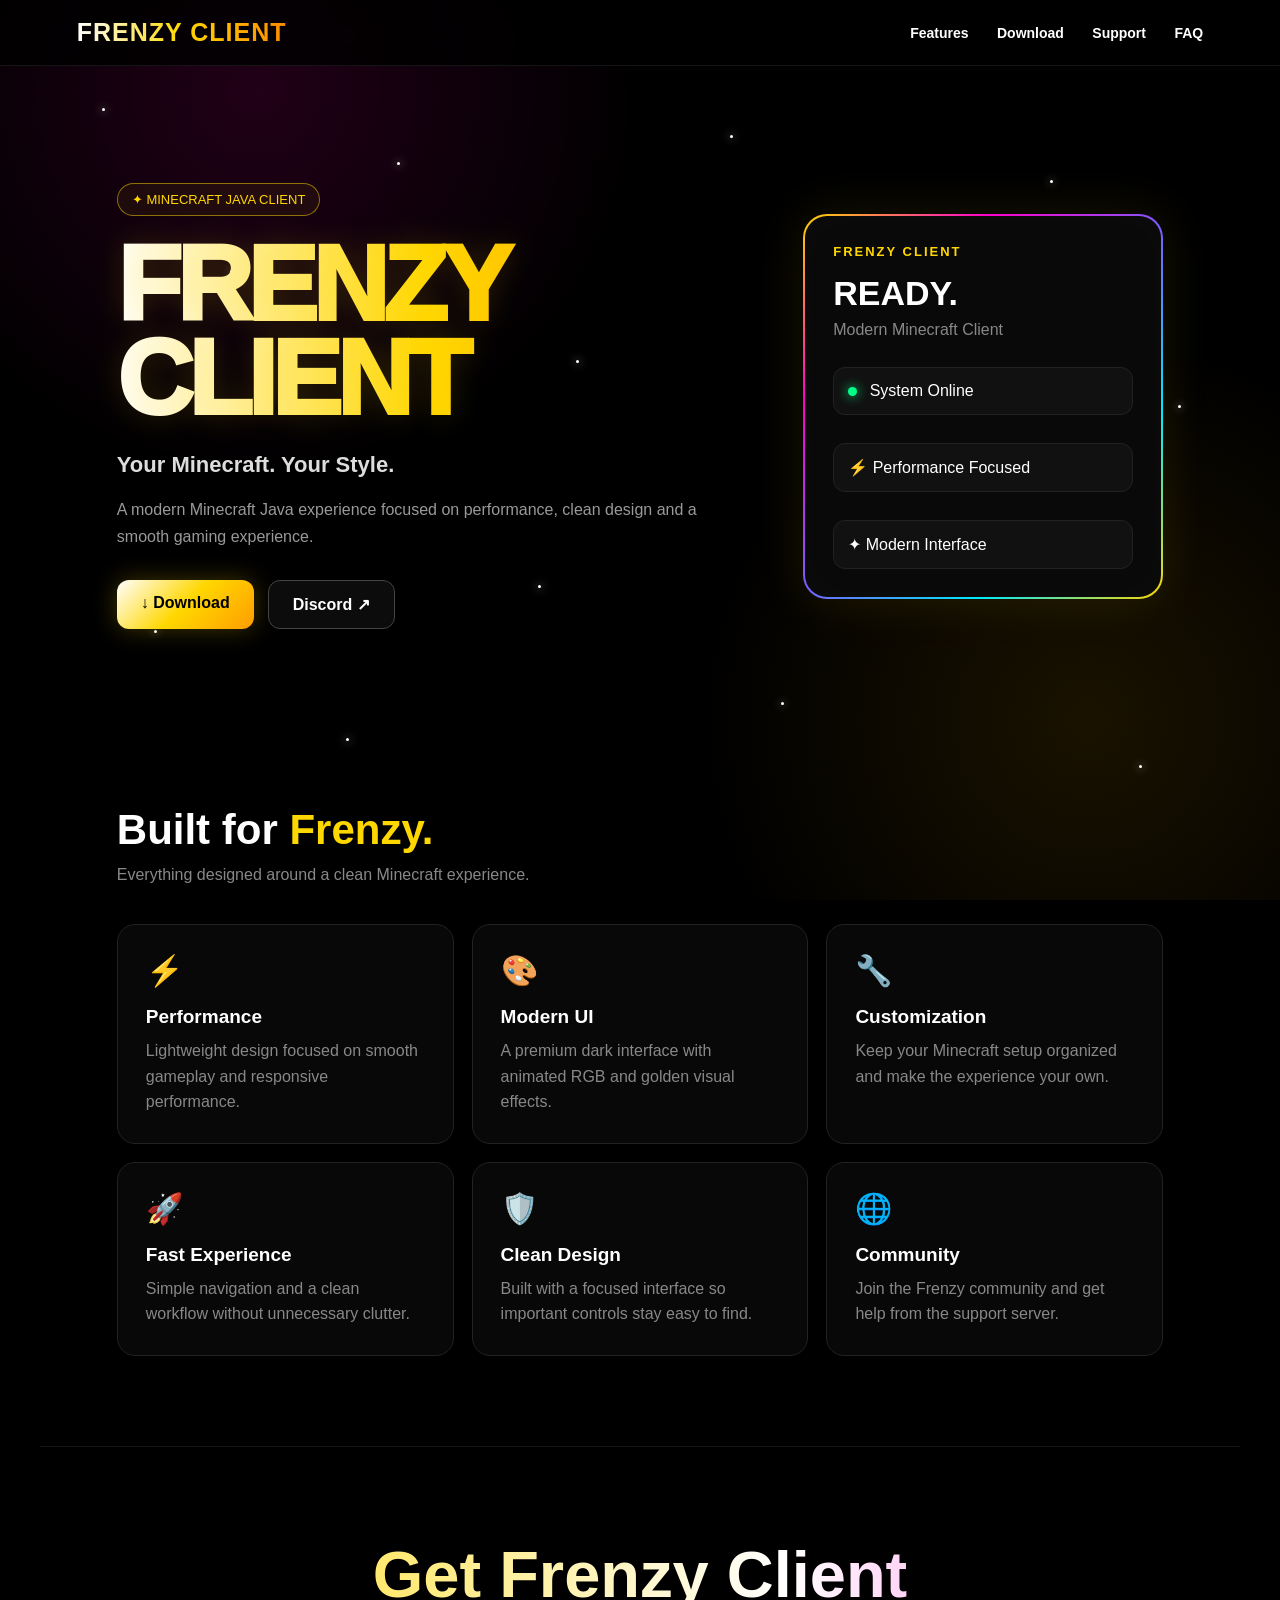
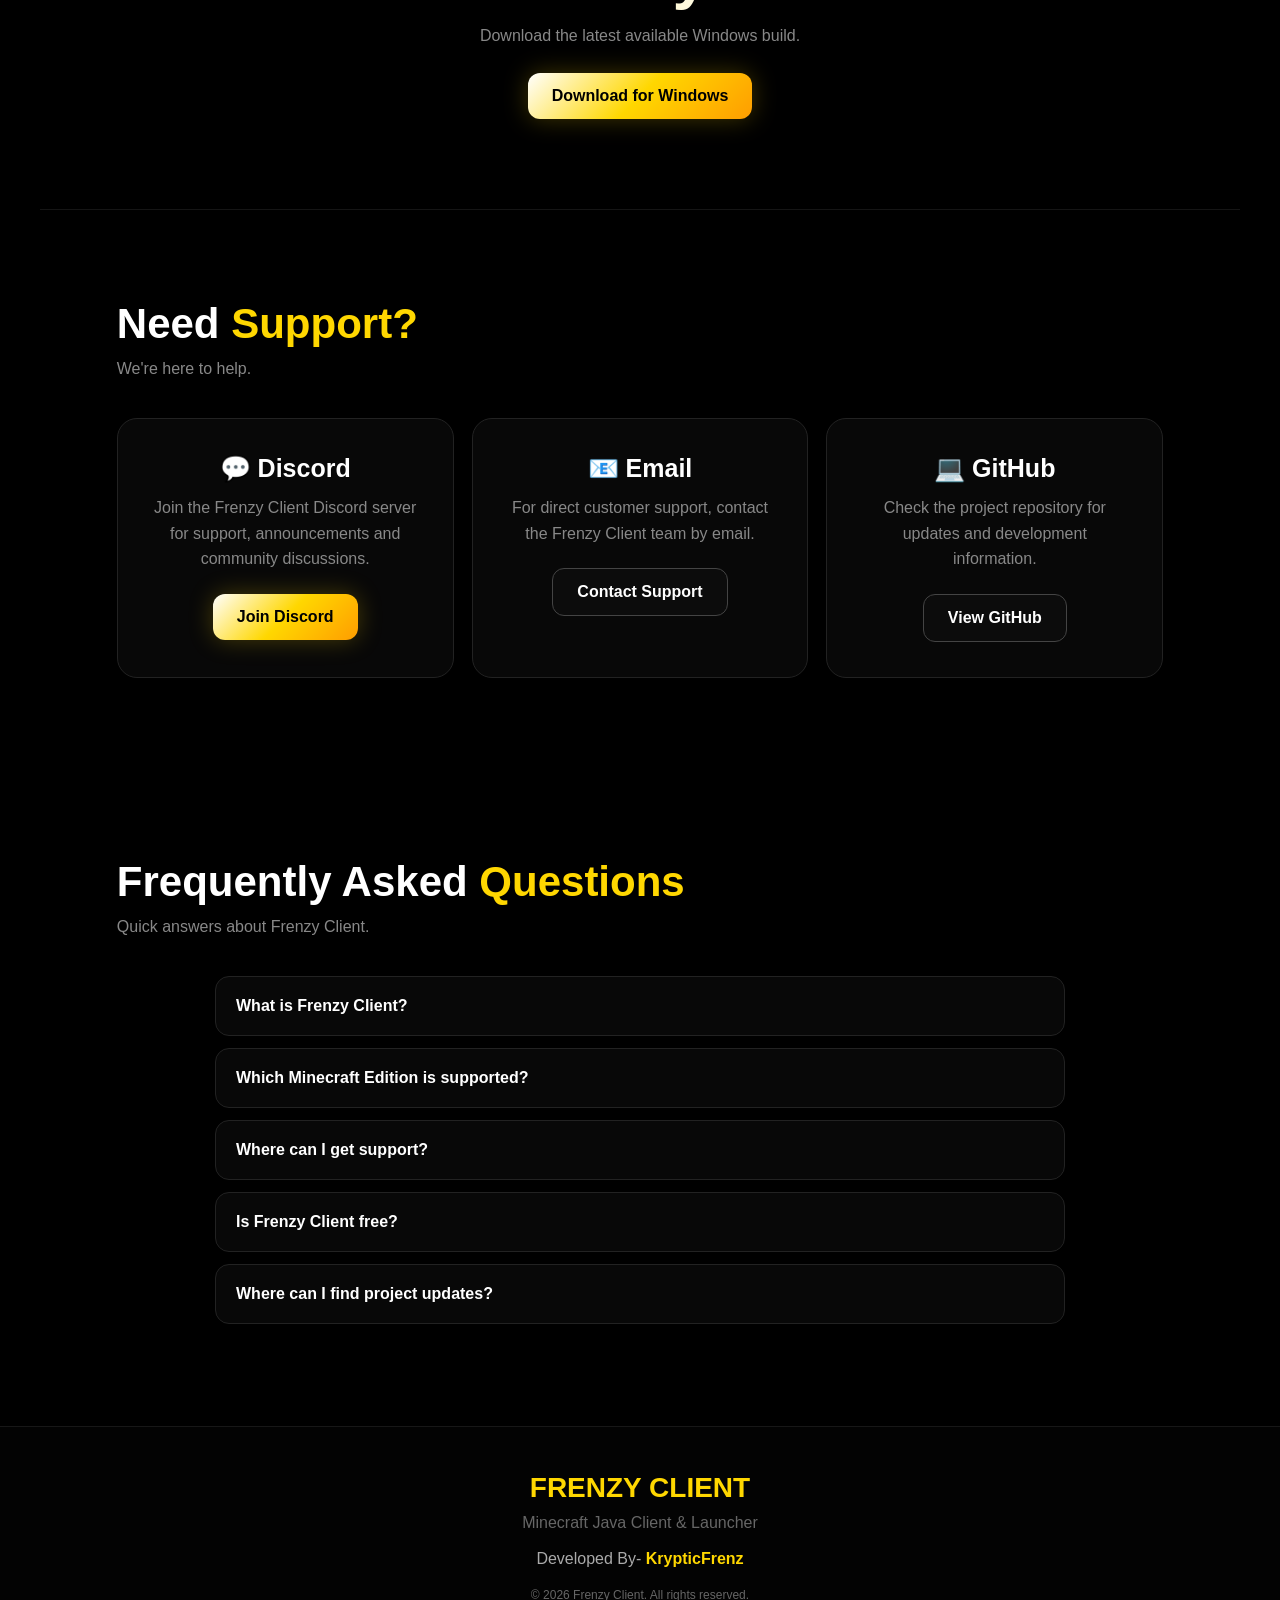
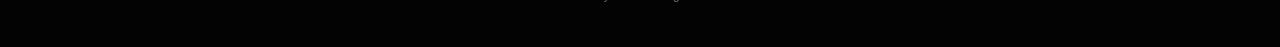
==== index.html @ 90fe50b5 "Update index.html" ====
<!DOCTYPE html>
<html lang="en">
<head>
<link rel="icon" type="image/x-icon" href="/favicon.ico?v=2">
<meta charset="UTF-8">
<meta name="viewport" content="width=device-width, initial-scale=1.0">

<title>Frenzy Client</title>

<style>
*{
  box-sizing:border-box;
  margin:0;
  padding:0;
}

html{
  scroll-behavior:smooth;
}

body{
  min-height:100vh;
  background:#000;
  color:#fff;
  font-family:Arial,Helvetica,sans-serif;
  overflow-x:hidden;
}

/* ===== BACKGROUND ===== */

body::before{
  content:"";
  position:fixed;
  inset:0;
  pointer-events:none;
  background:
    radial-gradient(circle at 20% 10%,rgba(255,0,180,.13),transparent 30%),
    radial-gradient(circle at 85% 80%,rgba(255,180,0,.10),transparent 30%);
  z-index:0;
}

/* ===== SPARKLES ===== */

.sparkles{
  position:fixed;
  inset:0;
  pointer-events:none;
  z-index:1;
  overflow:hidden;
}

.sparkle{
  position:absolute;
  width:3px;
  height:3px;
  background:#fff;
  border-radius:50%;
  box-shadow:0 0 8px #fff;
  animation:twinkle 2s infinite alternate;
}

@keyframes twinkle{
  from{opacity:.15;transform:scale(.6)}
  to{opacity:1;transform:scale(1.4)}
}

/* ===== MAIN ===== */

.page{
  position:relative;
  z-index:2;
}

/* ===== NAVBAR ===== */

nav{
  position:sticky;
  top:0;
  z-index:50;
  width:100%;
  padding:18px 6%;
  background:rgba(0,0,0,.82);
  border-bottom:1px solid rgba(255,255,255,.08);
  backdrop-filter:blur(12px);
}

.nav-inner{
  max-width:1200px;
  margin:auto;
  display:flex;
  justify-content:space-between;
  align-items:center;
}

.logo{
  font-size:25px;
  font-weight:900;
  letter-spacing:1px;

  background:linear-gradient(
    90deg,
    #fff,
    #ffd700,
    #ff8a00,
    #ff00cc,
    #8a5cff,
    #00eaff,
    #ffd700
  );

  background-size:300% 100%;
  -webkit-background-clip:text;
  background-clip:text;
  color:transparent;

  animation:rgbText 5s linear infinite;
}

@keyframes rgbText{
  0%{background-position:0%}
  100%{background-position:300%}
}

nav a{
  color:#fff;
  text-decoration:none;
  margin-left:24px;
  font-size:14px;
  font-weight:bold;
  transition:.25s;
}

nav a:hover{
  color:#ffd700;
  text-shadow:0 0 12px #ffd700;
}

/* ===== HERO ===== */

.hero{
  min-height:650px;
  max-width:1200px;
  margin:auto;
  padding:110px 6% 80px;

  display:flex;
  align-items:center;
  justify-content:space-between;
  gap:50px;
}

.hero-text{
  max-width:700px;
}

.badge{
  display:inline-block;
  padding:8px 14px;
  border:1px solid rgba(255,215,0,.5);
  border-radius:30px;
  color:#ffd700;
  font-size:13px;
  margin-bottom:22px;
  background:rgba(255,215,0,.05);
}

.hero h1{
  font-size:clamp(55px,9vw,105px);
  line-height:.9;
  font-weight:1000;
  letter-spacing:-5px;

  background:linear-gradient(
    90deg,
    #fff,
    #ffd700,
    #ff9d00,
    #ff00cc,
    #7c5cff,
    #00eaff,
    #ffd700
  );

  background-size:300% 100%;
  -webkit-background-clip:text;
  background-clip:text;
  color:transparent;

  animation:rgbText 6s linear infinite;

  text-shadow:
    0 0 30px rgba(255,215,0,.15);
}

.hero h2{
  margin-top:25px;
  font-size:22px;
  color:#ddd;
}

.hero p{
  margin-top:18px;
  max-width:620px;
  color:#999;
  line-height:1.7;
  font-size:16px;
}

.buttons{
  display:flex;
  gap:14px;
  flex-wrap:wrap;
  margin-top:30px;
}

.btn{
  display:inline-block;
  padding:14px 24px;
  border-radius:12px;
  text-decoration:none;
  font-weight:800;
  transition:.25s;
}

.btn-main{
  color:#000;
  background:linear-gradient(135deg,#fff,#ffd700,#ff9d00);
  box-shadow:0 0 25px rgba(255,215,0,.25);
}

.btn-main:hover{
  transform:translateY(-3px) scale(1.03);
  box-shadow:0 0 35px rgba(255,215,0,.5);
}

.btn-dark{
  color:#fff;
  border:1px solid #444;
  background:#0c0c0c;
}

.btn-dark:hover{
  border-color:#ffd700;
  color:#ffd700;
}

/* ===== HERO CARD ===== */

.hero-card{
  width:360px;
  min-width:280px;
  padding:28px;
  border-radius:24px;

  background:
    linear-gradient(#090909,#090909) padding-box,
    linear-gradient(
      135deg,
      #ffd700,
      #ff00cc,
      #7c5cff,
      #00eaff,
      #ffd700
    ) border-box;

  border:2px solid transparent;

  box-shadow:
    0 0 50px rgba(255,215,0,.10),
    inset 0 0 40px rgba(255,255,255,.02);

  animation:float 4s ease-in-out infinite;
}

@keyframes float{
  0%,100%{transform:translateY(0)}
  50%{transform:translateY(-12px)}
}

.card-title{
  color:#ffd700;
  font-size:13px;
  font-weight:bold;
  letter-spacing:2px;
}

.card-name{
  margin-top:15px;
  font-size:34px;
  font-weight:900;
}

.card-version{
  margin-top:8px;
  color:#888;
}

.status{
  margin-top:28px;
  padding:14px;
  background:#111;
  border-radius:12px;
  border:1px solid #222;
}

.status-dot{
  display:inline-block;
  width:9px;
  height:9px;
  border-radius:50%;
  background:#00ff88;
  box-shadow:0 0 12px #00ff88;
  margin-right:8px;
}

/* ===== SECTION ===== */

section{
  position:relative;
  max-width:1200px;
  margin:auto;
  padding:90px 6%;
}

.section-title{
  font-size:42px;
  font-weight:900;
  margin-bottom:12px;
}

.section-title span{
  color:#ffd700;
}

.section-sub{
  color:#888;
  margin-bottom:40px;
}

/* ===== CARDS ===== */

.grid{
  display:grid;
  grid-template-columns:repeat(3,1fr);
  gap:18px;
}

.feature{
  padding:28px;
  min-height:180px;
  background:#080808;
  border:1px solid #222;
  border-radius:18px;
  transition:.3s;
}

.feature:hover{
  transform:translateY(-7px);
  border-color:#ffd700;
  box-shadow:0 15px 40px rgba(255,215,0,.08);
}

.icon{
  font-size:30px;
  margin-bottom:18px;
}

.feature h3{
  margin-bottom:10px;
  font-size:19px;
}

.feature p{
  color:#888;
  line-height:1.6;
}

/* ===== DOWNLOAD ===== */

.download{
  text-align:center;
  padding:90px 20px;
  border-top:1px solid #151515;
  border-bottom:1px solid #151515;
}

.download h2{
  font-size:clamp(38px,6vw,65px);
  font-weight:900;

  background:linear-gradient(
    90deg,
    #ffd700,
    #fff,
    #ff00cc,
    #7c5cff,
    #ffd700
  );

  background-size:250%;
  -webkit-background-clip:text;
  background-clip:text;
  color:transparent;
  animation:rgbText 5s linear infinite;
}

.download p{
  color:#888;
  margin:15px auto 28px;
}

/* ===== SUPPORT ===== */

.support-card{
  text-align:center;
  padding:35px;
  border:1px solid #222;
  background:#080808;
  border-radius:20px;
}

.support-card h3{
  font-size:25px;
  margin-bottom:12px;
}

.support-card p{
  color:#888;
  line-height:1.6;
  margin-bottom:22px;
}

/* ===== FAQ ===== */

.faq{
  max-width:850px;
  margin:auto;
}

details{
  background:#080808;
  border:1px solid #222;
  border-radius:14px;
  margin-bottom:12px;
  overflow:hidden;
}

summary{
  cursor:pointer;
  padding:20px;
  font-weight:bold;
  list-style:none;
}

summary::-webkit-details-marker{
  display:none;
}

details p{
  padding:0 20px 20px;
  color:#888;
  line-height:1.6;
}

/* ===== FOOTER ===== */

footer{
  position:relative;
  z-index:3;
  padding:45px 20px;
  text-align:center;
  border-top:1px solid #171717;
  background:#030303;
}

.footer-logo{
  font-size:28px;
  font-weight:900;
  color:#ffd700;
}

footer p{
  color:#666;
  margin-top:10px;
}

.developer{
  margin-top:18px;
  color:#aaa;
}

.developer strong{
  color:#ffd700;
}

/* ===== CLICK RIPPLE ===== */

.ripple{
  position:fixed;
  width:20px;
  height:20px;
  border:2px solid #ffd700;
  border-radius:50%;
  pointer-events:none;
  z-index:9999;
  transform:translate(-50%,-50%);
  animation:ripple .6s ease-out forwards;
}

@keyframes ripple{
  from{
    width:20px;
    height:20px;
    opacity:1;
  }

  to{
    width:100px;
    height:100px;
    opacity:0;
  }
}

/* ===== MOBILE ===== */

@media(max-width:850px){

  nav{
    padding:16px 20px;
  }

  nav a{
    display:none;
  }

  .hero{
    padding:80px 22px 60px;
    min-height:auto;
    flex-direction:column;
    align-items:flex-start;
  }

  .hero h1{
    font-size:62px;
    letter-spacing:-3px;
  }

  .hero-card{
    width:100%;
  }

  section{
    padding:70px 22px;
  }

  .grid{
    grid-template-columns:1fr;
  }

  .section-title{
    font-size:36px;
  }
}

@media(max-width:420px){

  .hero h1{
    font-size:52px;
  }

  .hero h2{
    font-size:19px;
  }

  .btn{
    width:100%;
    text-align:center;
  }
}
</style>
</head>

<body>

<!-- SPARKLES -->
<div class="sparkles">
  <span class="sparkle" style="left:8%;top:12%"></span>
  <span class="sparkle" style="left:18%;top:30%;animation-delay:.4s"></span>
  <span class="sparkle" style="left:31%;top:18%;animation-delay:1s"></span>
  <span class="sparkle" style="left:45%;top:40%;animation-delay:.7s"></span>
  <span class="sparkle" style="left:57%;top:15%;animation-delay:1.3s"></span>
  <span class="sparkle" style="left:69%;top:33%;animation-delay:.3s"></span>
  <span class="sparkle" style="left:82%;top:20%;animation-delay:1.2s"></span>
  <span class="sparkle" style="left:92%;top:45%;animation-delay:.6s"></span>
  <span class="sparkle" style="left:12%;top:70%;animation-delay:1.5s"></span>
  <span class="sparkle" style="left:27%;top:82%;animation-delay:.2s"></span>
  <span class="sparkle" style="left:42%;top:65%;animation-delay:1.1s"></span>
  <span class="sparkle" style="left:61%;top:78%;animation-delay:.8s"></span>
  <span class="sparkle" style="left:76%;top:62%;animation-delay:1.6s"></span>
  <span class="sparkle" style="left:89%;top:85%;animation-delay:.5s"></span>
</div>

<div class="page">

<!-- NAV -->
<nav>
  <div class="nav-inner">

    <div class="logo">
      FRENZY CLIENT
    </div>

    <div>
      <a href="#features">Features</a>
      <a href="#download">Download</a>
      <a href="#support">Support</a>
      <a href="#faq">FAQ</a>
    </div>

  </div>
</nav>

<!-- HERO -->
<main class="hero">

  <div class="hero-text">

    <div class="badge">
      ✦ MINECRAFT JAVA CLIENT
    </div>

    <h1>
      FRENZY<br>CLIENT
    </h1>

    <h2>
      Your Minecraft. Your Style.
    </h2>

    <p>
      A modern Minecraft Java experience focused on performance,
      clean design and a smooth gaming experience.
    </p>

    <div class="buttons">

      <a
        class="btn btn-main"
        href="#download"
      >
        ↓ Download
      </a>

      <a
        class="btn btn-dark"
        href="https://discord.gg/SvzQt36jrU"
        target="_blank"
      >
        Discord ↗
      </a>

    </div>

  </div>

  <div class="hero-card">

    <div class="card-title">
      FRENZY CLIENT
    </div>

    <div class="card-name">
      READY.
    </div>

    <div class="card-version">
      Modern Minecraft Client
    </div>

    <div class="status">
      <span class="status-dot"></span>
      System Online
    </div>

    <div class="status">
      ⚡ Performance Focused
    </div>

    <div class="status">
      ✦ Modern Interface
    </div>

  </div>

</main>

<!-- FEATURES -->
<section id="features">

  <h2 class="section-title">
    Built for <span>Frenzy.</span>
  </h2>

  <p class="section-sub">
    Everything designed around a clean Minecraft experience.
  </p>

  <div class="grid">

    <div class="feature">
      <div class="icon">⚡</div>
      <h3>Performance</h3>
      <p>
        Lightweight design focused on smooth gameplay and responsive performance.
      </p>
    </div>

    <div class="feature">
      <div class="icon">🎨</div>
      <h3>Modern UI</h3>
      <p>
        A premium dark interface with animated RGB and golden visual effects.
      </p>
    </div>

    <div class="feature">
      <div class="icon">🔧</div>
      <h3>Customization</h3>
      <p>
        Keep your Minecraft setup organized and make the experience your own.
      </p>
    </div>

    <div class="feature">
      <div class="icon">🚀</div>
      <h3>Fast Experience</h3>
      <p>
        Simple navigation and a clean workflow without unnecessary clutter.
      </p>
    </div>

    <div class="feature">
      <div class="icon">🛡️</div>
      <h3>Clean Design</h3>
      <p>
        Built with a focused interface so important controls stay easy to find.
      </p>
    </div>

    <div class="feature">
      <div class="icon">🌐</div>
      <h3>Community</h3>
      <p>
        Join the Frenzy community and get help from the support server.
      </p>
    </div>

  </div>

</section>

<!-- DOWNLOAD -->
<section id="download" class="download">

  <h2>Get Frenzy Client</h2>

  <p>
    Download the latest available Windows build.
  </p>

  <!-- APNI EXE KI LINK YAHAN DAALNA -->
  <a
    class="btn btn-main"
    href="#"
    onclick="alert('Windows download link will be added soon.');return false;"
  >
    Download for Windows
  </a>

</section>

<!-- SUPPORT -->
<section id="support">

  <h2 class="section-title">
    Need <span>Support?</span>
  </h2>

  <p class="section-sub">
    We're here to help.
  </p>

  <div class="grid">

    <div class="support-card">

      <h3>💬 Discord</h3>

      <p>
        Join the Frenzy Client Discord server for support,
        announcements and community discussions.
      </p>

      <a
        class="btn btn-main"
        href="https://discord.gg/SvzQt36jrU"
        target="_blank"
      >
        Join Discord
      </a>

    </div>

    <div class="support-card">

      <h3>📧 Email</h3>

      <p>
        For direct customer support, contact the Frenzy Client team by email.
      </p>

      <a
        class="btn btn-dark"
        href="mailto:airoxofficial456@gmail.com"
      >
        Contact Support
      </a>

    </div>

    <div class="support-card">

      <h3>💻 GitHub</h3>

      <p>
        Check the project repository for updates and development information.
      </p>

      <a
        class="btn btn-dark"
        href="https://github.com/DeveloperFrenz/frenzyclient"
        target="_blank"
      >
        View GitHub
      </a>

    </div>

  </div>

</section>

<!-- FAQ -->
<section id="faq">

  <h2 class="section-title">
    Frequently Asked <span>Questions</span>
  </h2>

  <p class="section-sub">
    Quick answers about Frenzy Client.
  </p>

  <div class="faq">

    <details>
      <summary>What is Frenzy Client?</summary>
      <p>
        Frenzy Client is a modern Minecraft Java client and launcher project
        focused on a clean interface and gaming experience.
      </p>
    </details>

    <details>
      <summary>Which Minecraft Edition is supported?</summary>
      <p>
        Frenzy Client is designed for Minecraft Java Edition.
      </p>
    </details>

    <details>
      <summary>Where can I get support?</summary>
      <p>
        You can join the official Discord server or contact the support email
        listed above.
      </p>
    </details>

    <details>
      <summary>Is Frenzy Client free?</summary>
      <p>
        Availability and distribution of individual builds may vary.
        Check the official download section for the current release.
      </p>
    </details>

    <details>
      <summary>Where can I find project updates?</summary>
      <p>
        Project development information can be found on the official GitHub
        repository and Discord community.
      </p>
    </details>

  </div>

</section>

<!-- FOOTER -->
<footer>

  <div class="footer-logo">
    FRENZY CLIENT
  </div>

  <p>
    Minecraft Java Client & Launcher
  </p>

  <div class="developer">
    Developed By- <strong>KrypticFrenz</strong>
  </div>

  <p style="margin-top:20px;font-size:12px">
    © 2026 Frenzy Client. All rights reserved.
  </p>

</footer>

</div>

<script>

/* ===== CLICK ANIMATION ===== */

document.addEventListener("click", function(e){

  var ripple = document.createElement("div");

  ripple.className = "ripple";

  ripple.style.left = e.clientX + "px";
  ripple.style.top = e.clientY + "px";

  document.body.appendChild(ripple);

  setTimeout(function(){
    ripple.remove();
  },600);

});

</script>

</body>
</html>
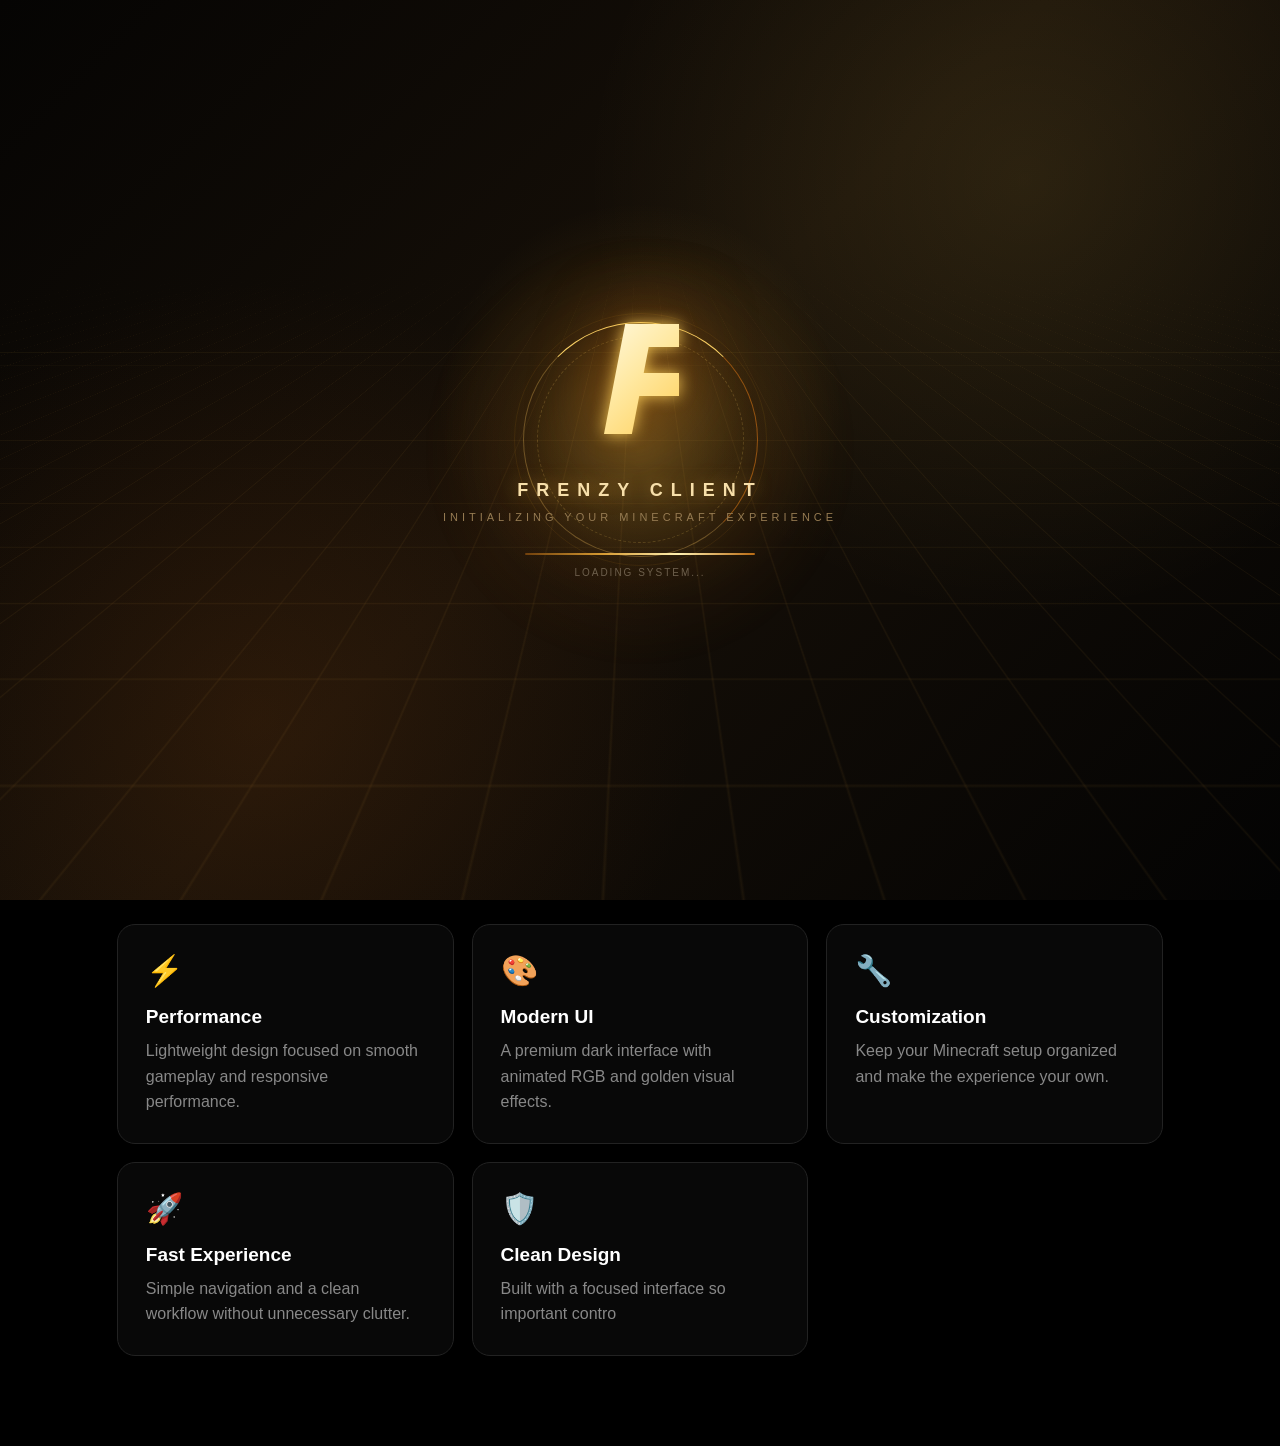
==== commit 61530a47: "Update index.html" ====
--- a/index.html
+++ b/index.html
@@ -1,7 +1,7 @@
 <!DOCTYPE html>
 <html lang="en">
 <head>
-<link rel="icon" type="image/x-icon" href="/favicon.ico?v=2">
+<link rel="icon" type="image/x-icon" href="/favicon.ico">
 <meta charset="UTF-8">
 <meta name="viewport" content="width=device-width, initial-scale=1.0">
 
@@ -26,16 +26,321 @@
   overflow-x:hidden;
 }
 
-/* ===== BACKGROUND ===== */
+/* =========================================================
+   FRENZY LOADING SCREEN
+========================================================= */
+
+#loader{
+  position:fixed;
+  inset:0;
+  z-index:99999;
+  display:flex;
+  align-items:center;
+  justify-content:center;
+  overflow:hidden;
+  background:
+    radial-gradient(circle at 50% 45%,rgba(255,180,40,.16),transparent 25%),
+    radial-gradient(circle at 20% 80%,rgba(130,65,15,.20),transparent 35%),
+    radial-gradient(circle at 80% 20%,rgba(255,210,90,.10),transparent 35%),
+    linear-gradient(135deg,#050403,#171008 48%,#030303);
+  transition:
+    opacity 1s ease,
+    visibility 1s ease;
+}
+
+#loader.hide{
+  opacity:0;
+  visibility:hidden;
+  pointer-events:none;
+}
+
+.loader-grid{
+  position:absolute;
+  inset:-50%;
+  background-image:
+    linear-gradient(rgba(255,190,70,.055) 1px,transparent 1px),
+    linear-gradient(90deg,rgba(255,190,70,.055) 1px,transparent 1px);
+  background-size:55px 55px;
+  transform:perspective(500px) rotateX(60deg);
+  animation:gridMove 8s linear infinite;
+  mask-image:linear-gradient(to bottom,transparent,#000 35%,#000 70%,transparent);
+}
+
+@keyframes gridMove{
+  from{
+    transform:perspective(500px) rotateX(60deg) translateY(0);
+  }
+  to{
+    transform:perspective(500px) rotateX(60deg) translateY(55px);
+  }
+}
+
+.loader-glow{
+  position:absolute;
+  width:430px;
+  height:430px;
+  border-radius:50%;
+  background:radial-gradient(
+    circle,
+    rgba(255,194,70,.22),
+    rgba(170,90,15,.08) 40%,
+    transparent 70%
+  );
+  filter:blur(8px);
+  animation:loaderPulse 2.2s ease-in-out infinite;
+}
+
+@keyframes loaderPulse{
+  0%,100%{
+    transform:scale(.85);
+    opacity:.65;
+  }
+  50%{
+    transform:scale(1.12);
+    opacity:1;
+  }
+}
+
+.loader-content{
+  position:relative;
+  z-index:3;
+  text-align:center;
+  display:flex;
+  flex-direction:column;
+  align-items:center;
+}
+
+.loader-f{
+  position:relative;
+  font-size:150px;
+  line-height:.8;
+  font-weight:1000;
+  font-style:italic;
+  letter-spacing:-15px;
+
+  background:linear-gradient(
+    135deg,
+    #fff9df 0%,
+    #ffe8a0 18%,
+    #ffd05a 38%,
+    #b86b12 62%,
+    #6f3908 82%,
+    #ffe59a 100%
+  );
+
+  background-size:250% 250%;
+  -webkit-background-clip:text;
+  background-clip:text;
+  color:transparent;
+
+  filter:
+    drop-shadow(0 0 8px rgba(255,210,90,.9))
+    drop-shadow(0 0 35px rgba(180,95,15,.65));
+
+  animation:
+    logoReveal 1.4s cubic-bezier(.16,1,.3,1) forwards,
+    goldShift 3s linear infinite 1.4s;
+}
+
+@keyframes logoReveal{
+  0%{
+    opacity:0;
+    transform:scale(.45) rotateX(70deg);
+    filter:blur(18px) drop-shadow(0 0 0 transparent);
+  }
+  60%{
+    opacity:1;
+    transform:scale(1.08) rotateX(0);
+  }
+  100%{
+    opacity:1;
+    transform:scale(1);
+  }
+}
+
+@keyframes goldShift{
+  0%{
+    background-position:0% 50%;
+  }
+  100%{
+    background-position:250% 50%;
+  }
+}
+
+.loader-ring{
+  position:absolute;
+  width:235px;
+  height:235px;
+  border:1px solid rgba(255,205,100,.3);
+  border-top-color:#ffd86a;
+  border-right-color:rgba(190,105,20,.7);
+  border-radius:50%;
+  animation:spin 2.5s linear infinite;
+}
+
+.loader-ring::before,
+.loader-ring::after{
+  content:"";
+  position:absolute;
+  border-radius:50%;
+}
+
+.loader-ring::before{
+  inset:13px;
+  border:1px dashed rgba(255,210,100,.2);
+  animation:spinReverse 4s linear infinite;
+}
+
+.loader-ring::after{
+  inset:-10px;
+  border:1px solid rgba(255,180,45,.08);
+}
+
+@keyframes spin{
+  to{
+    transform:rotate(360deg);
+  }
+}
+
+@keyframes spinReverse{
+  to{
+    transform:rotate(-360deg);
+  }
+}
+
+.loader-brand{
+  margin-top:38px;
+  font-size:18px;
+  font-weight:900;
+  letter-spacing:8px;
+  color:#f7dfaa;
+  text-shadow:0 0 18px rgba(255,190,70,.55);
+  animation:fadeUp 1s ease .7s both;
+}
+
+.loader-tagline{
+  margin-top:10px;
+  color:#967b52;
+  font-size:11px;
+  letter-spacing:4px;
+  text-transform:uppercase;
+  animation:fadeUp 1s ease .9s both;
+}
+
+.loader-progress{
+  width:230px;
+  height:2px;
+  margin-top:30px;
+  overflow:hidden;
+  background:rgba(255,255,255,.08);
+  border-radius:10px;
+  animation:fadeUp 1s ease 1s both;
+}
+
+.loader-progress span{
+  display:block;
+  width:0%;
+  height:100%;
+  background:linear-gradient(
+    90deg,
+    #71400c,
+    #d59a32,
+    #fff0b0,
+    #b86a13
+  );
+  box-shadow:0 0 15px #d69a35;
+  animation:loadingBar 2.7s cubic-bezier(.65,0,.35,1) forwards;
+}
+
+@keyframes loadingBar{
+  0%{width:0%}
+  35%{width:35%}
+  70%{width:72%}
+  100%{width:100%}
+}
+
+.loader-status{
+  margin-top:12px;
+  color:#6e604d;
+  font-size:10px;
+  letter-spacing:2px;
+  text-transform:uppercase;
+  animation:statusPulse 1.2s ease-in-out infinite alternate;
+}
+
+@keyframes statusPulse{
+  from{opacity:.45}
+  to{opacity:1}
+}
+
+@keyframes fadeUp{
+  from{
+    opacity:0;
+    transform:translateY(15px);
+  }
+  to{
+    opacity:1;
+    transform:translateY(0);
+  }
+}
+
+/* LOADING PARTICLES */
+
+.loader-particles{
+  position:absolute;
+  inset:0;
+  pointer-events:none;
+}
+
+.loader-particle{
+  position:absolute;
+  width:2px;
+  height:2px;
+  border-radius:50%;
+  background:#ffd36b;
+  box-shadow:0 0 8px rgba(255,190,70,.9);
+  animation:particleFloat linear infinite;
+}
+
+@keyframes particleFloat{
+  0%{
+    transform:translateY(30px) scale(.5);
+    opacity:0;
+  }
+  15%{
+    opacity:1;
+  }
+  85%{
+    opacity:.7;
+  }
+  100%{
+    transform:translateY(-110vh) scale(1.4);
+    opacity:0;
+  }
+}
+
+/* =========================================================
+   MAIN BACKGROUND
+========================================================= */
 
 body::before{
   content:"";
   position:fixed;
   inset:0;
   pointer-events:none;
+
   background:
-    radial-gradient(circle at 20% 10%,rgba(255,0,180,.13),transparent 30%),
-    radial-gradient(circle at 85% 80%,rgba(255,180,0,.10),transparent 30%);
+    radial-gradient(
+      circle at 20% 10%,
+      rgba(255,0,180,.13),
+      transparent 30%
+    ),
+    radial-gradient(
+      circle at 85% 80%,
+      rgba(255,180,0,.10),
+      transparent 30%
+    );
+
   z-index:0;
 }
 
@@ -60,8 +365,14 @@
 }
 
 @keyframes twinkle{
-  from{opacity:.15;transform:scale(.6)}
-  to{opacity:1;transform:scale(1.4)}
+  from{
+    opacity:.15;
+    transform:scale(.6);
+  }
+  to{
+    opacity:1;
+    transform:scale(1.4);
+  }
 }
 
 /* ===== MAIN ===== */
@@ -117,8 +428,12 @@
 }
 
 @keyframes rgbText{
-  0%{background-position:0%}
-  100%{background-position:300%}
+  0%{
+    background-position:0%;
+  }
+  100%{
+    background-position:300%;
+  }
 }
 
 nav a{
@@ -224,13 +539,21 @@
 
 .btn-main{
   color:#000;
-  background:linear-gradient(135deg,#fff,#ffd700,#ff9d00);
-  box-shadow:0 0 25px rgba(255,215,0,.25);
+  background:linear-gradient(
+    135deg,
+    #fff,
+    #ffd700,
+    #ff9d00
+  );
+
+  box-shadow:
+    0 0 25px rgba(255,215,0,.25);
 }
 
 .btn-main:hover{
   transform:translateY(-3px) scale(1.03);
-  box-shadow:0 0 35px rgba(255,215,0,.5);
+  box-shadow:
+    0 0 35px rgba(255,215,0,.5);
 }
 
 .btn-dark{
@@ -273,8 +596,12 @@
 }
 
 @keyframes float{
-  0%,100%{transform:translateY(0)}
-  50%{transform:translateY(-12px)}
+  0%,100%{
+    transform:translateY(0);
+  }
+  50%{
+    transform:translateY(-12px);
+  }
 }
 
 .card-title{
@@ -357,7 +684,8 @@
 .feature:hover{
   transform:translateY(-7px);
   border-color:#ffd700;
-  box-shadow:0 15px 40px rgba(255,215,0,.08);
+  box-shadow:
+    0 15px 40px rgba(255,215,0,.08);
 }
 
 .icon{
@@ -401,6 +729,7 @@
   -webkit-background-clip:text;
   background-clip:text;
   color:transparent;
+
   animation:rgbText 5s linear infinite;
 }
 
@@ -443,6 +772,11 @@
   border-radius:14px;
   margin-bottom:12px;
   overflow:hidden;
+  transition:.25s;
+}
+
+details:hover{
+  border-color:#555;
 }
 
 summary{
@@ -576,14 +910,88 @@
     width:100%;
     text-align:center;
   }
+
+  .loader-f{
+    font-size:115px;
+  }
+
+  .loader-ring{
+    width:190px;
+    height:190px;
+  }
+
+  .loader-brand{
+    font-size:15px;
+    letter-spacing:5px;
+  }
 }
 </style>
 </head>
 
 <body>
 
+<!-- =========================================================
+     FRENZY LOADING SCREEN
+========================================================= -->
+
+<div id="loader">
+
+  <div class="loader-grid"></div>
+  <div class="loader-glow"></div>
+
+  <div class="loader-particles">
+
+    <span class="loader-particle" style="left:5%;bottom:-10%;animation-duration:6s;animation-delay:.2s"></span>
+    <span class="loader-particle" style="left:12%;bottom:-10%;animation-duration:8s;animation-delay:1s"></span>
+    <span class="loader-particle" style="left:20%;bottom:-10%;animation-duration:7s;animation-delay:2s"></span>
+    <span class="loader-particle" style="left:28%;bottom:-10%;animation-duration:9s;animation-delay:.5s"></span>
+    <span class="loader-particle" style="left:37%;bottom:-10%;animation-duration:6.5s;animation-delay:1.5s"></span>
+    <span class="loader-particle" style="left:47%;bottom:-10%;animation-duration:8.5s;animation-delay:.8s"></span>
+    <span class="loader-particle" style="left:57%;bottom:-10%;animation-duration:7.5s;animation-delay:2.2s"></span>
+    <span class="loader-particle" style="left:66%;bottom:-10%;animation-duration:9s;animation-delay:.4s"></span>
+    <span class="loader-particle" style="left:74%;bottom:-10%;animation-duration:6s;animation-delay:1.8s"></span>
+    <span class="loader-particle" style="left:83%;bottom:-10%;animation-duration:8s;animation-delay:.7s"></span>
+    <span class="loader-particle" style="left:92%;bottom:-10%;animation-duration:7s;animation-delay:1.3s"></span>
+
+  </div>
+
+  <div class="loader-content">
+
+    <div class="loader-ring"></div>
+
+    <div class="loader-f">
+      F
+    </div>
+
+    <div class="loader-brand">
+      FRENZY CLIENT
+    </div>
+
+    <div class="loader-tagline">
+      Initializing Your Minecraft Experience
+    </div>
+
+    <div class="loader-progress">
+      <span></span>
+    </div>
+
+    <div class="loader-status">
+      Loading system...
+    </div>
+
+  </div>
+
+</div>
+
+
+<!-- =========================================================
+     ORIGINAL PAGE
+========================================================= -->
+
 <!-- SPARKLES -->
+
 <div class="sparkles">
+
   <span class="sparkle" style="left:8%;top:12%"></span>
   <span class="sparkle" style="left:18%;top:30%;animation-delay:.4s"></span>
   <span class="sparkle" style="left:31%;top:18%;animation-delay:1s"></span>
@@ -598,12 +1006,16 @@
   <span class="sparkle" style="left:61%;top:78%;animation-delay:.8s"></span>
   <span class="sparkle" style="left:76%;top:62%;animation-delay:1.6s"></span>
   <span class="sparkle" style="left:89%;top:85%;animation-delay:.5s"></span>
+
 </div>
 
+
 <div class="page">
 
 <!-- NAV -->
+
 <nav>
+
   <div class="nav-inner">
 
     <div class="logo">
@@ -611,16 +1023,21 @@
     </div>
 
     <div>
+
       <a href="#features">Features</a>
       <a href="#download">Download</a>
       <a href="#support">Support</a>
       <a href="#faq">FAQ</a>
+
     </div>
 
   </div>
+
 </nav>
 
+
 <!-- HERO -->
+
 <main class="hero">
 
   <div class="hero-text">
@@ -663,6 +1080,7 @@
 
   </div>
 
+
   <div class="hero-card">
 
     <div class="card-title">
@@ -694,7 +1112,9 @@
 
 </main>
 
+
 <!-- FEATURES -->
+
 <section id="features">
 
   <h2 class="section-title">
@@ -705,252 +1125,76 @@
     Everything designed around a clean Minecraft experience.
   </p>
 
+
   <div class="grid">
 
     <div class="feature">
+
       <div class="icon">⚡</div>
-      <h3>Performance</h3>
+
+      <h3>
+        Performance
+      </h3>
+
       <p>
         Lightweight design focused on smooth gameplay and responsive performance.
       </p>
-    </div>
+
+    </div>
+
 
     <div class="feature">
+
       <div class="icon">🎨</div>
-      <h3>Modern UI</h3>
+
+      <h3>
+        Modern UI
+      </h3>
+
       <p>
         A premium dark interface with animated RGB and golden visual effects.
       </p>
-    </div>
+
+    </div>
+
 
     <div class="feature">
+
       <div class="icon">🔧</div>
-      <h3>Customization</h3>
+
+      <h3>
+        Customization
+      </h3>
+
       <p>
         Keep your Minecraft setup organized and make the experience your own.
       </p>
-    </div>
+
+    </div>
+
 
     <div class="feature">
+
       <div class="icon">🚀</div>
-      <h3>Fast Experience</h3>
+
+      <h3>
+        Fast Experience
+      </h3>
+
       <p>
         Simple navigation and a clean workflow without unnecessary clutter.
       </p>
-    </div>
+
+    </div>
+
 
     <div class="feature">
+
       <div class="icon">🛡️</div>
-      <h3>Clean Design</h3>
+
+      <h3>
+        Clean Design
+      </h3>
+
       <p>
-        Built with a focused interface so important controls stay easy to find.
-      </p>
-    </div>
-
-    <div class="feature">
-      <div class="icon">🌐</div>
-      <h3>Community</h3>
-      <p>
-        Join the Frenzy community and get help from the support server.
-      </p>
-    </div>
-
-  </div>
-
-</section>
-
-<!-- DOWNLOAD -->
-<section id="download" class="download">
-
-  <h2>Get Frenzy Client</h2>
-
-  <p>
-    Download the latest available Windows build.
-  </p>
-
-  <!-- APNI EXE KI LINK YAHAN DAALNA -->
-  <a
-    class="btn btn-main"
-    href="#"
-    onclick="alert('Windows download link will be added soon.');return false;"
-  >
-    Download for Windows
-  </a>
-
-</section>
-
-<!-- SUPPORT -->
-<section id="support">
-
-  <h2 class="section-title">
-    Need <span>Support?</span>
-  </h2>
-
-  <p class="section-sub">
-    We're here to help.
-  </p>
-
-  <div class="grid">
-
-    <div class="support-card">
-
-      <h3>💬 Discord</h3>
-
-      <p>
-        Join the Frenzy Client Discord server for support,
-        announcements and community discussions.
-      </p>
-
-      <a
-        class="btn btn-main"
-        href="https://discord.gg/SvzQt36jrU"
-        target="_blank"
-      >
-        Join Discord
-      </a>
-
-    </div>
-
-    <div class="support-card">
-
-      <h3>📧 Email</h3>
-
-      <p>
-        For direct customer support, contact the Frenzy Client team by email.
-      </p>
-
-      <a
-        class="btn btn-dark"
-        href="mailto:airoxofficial456@gmail.com"
-      >
-        Contact Support
-      </a>
-
-    </div>
-
-    <div class="support-card">
-
-      <h3>💻 GitHub</h3>
-
-      <p>
-        Check the project repository for updates and development information.
-      </p>
-
-      <a
-        class="btn btn-dark"
-        href="https://github.com/DeveloperFrenz/frenzyclient"
-        target="_blank"
-      >
-        View GitHub
-      </a>
-
-    </div>
-
-  </div>
-
-</section>
-
-<!-- FAQ -->
-<section id="faq">
-
-  <h2 class="section-title">
-    Frequently Asked <span>Questions</span>
-  </h2>
-
-  <p class="section-sub">
-    Quick answers about Frenzy Client.
-  </p>
-
-  <div class="faq">
-
-    <details>
-      <summary>What is Frenzy Client?</summary>
-      <p>
-        Frenzy Client is a modern Minecraft Java client and launcher project
-        focused on a clean interface and gaming experience.
-      </p>
-    </details>
-
-    <details>
-      <summary>Which Minecraft Edition is supported?</summary>
-      <p>
-        Frenzy Client is designed for Minecraft Java Edition.
-      </p>
-    </details>
-
-    <details>
-      <summary>Where can I get support?</summary>
-      <p>
-        You can join the official Discord server or contact the support email
-        listed above.
-      </p>
-    </details>
-
-    <details>
-      <summary>Is Frenzy Client free?</summary>
-      <p>
-        Availability and distribution of individual builds may vary.
-        Check the official download section for the current release.
-      </p>
-    </details>
-
-    <details>
-      <summary>Where can I find project updates?</summary>
-      <p>
-        Project development information can be found on the official GitHub
-        repository and Discord community.
-      </p>
-    </details>
-
-  </div>
-
-</section>
-
-<!-- FOOTER -->
-<footer>
-
-  <div class="footer-logo">
-    FRENZY CLIENT
-  </div>
-
-  <p>
-    Minecraft Java Client & Launcher
-  </p>
-
-  <div class="developer">
-    Developed By- <strong>KrypticFrenz</strong>
-  </div>
-
-  <p style="margin-top:20px;font-size:12px">
-    © 2026 Frenzy Client. All rights reserved.
-  </p>
-
-</footer>
-
-</div>
-
-<script>
-
-/* ===== CLICK ANIMATION ===== */
-
-document.addEventListener("click", function(e){
-
-  var ripple = document.createElement("div");
-
-  ripple.className = "ripple";
-
-  ripple.style.left = e.clientX + "px";
-  ripple.style.top = e.clientY + "px";
-
-  document.body.appendChild(ripple);
-
-  setTimeout(function(){
-    ripple.remove();
-  },600);
-
-});
-
-</script>
-
-</body>
-</html>
+        Built with a focused interface so important contro
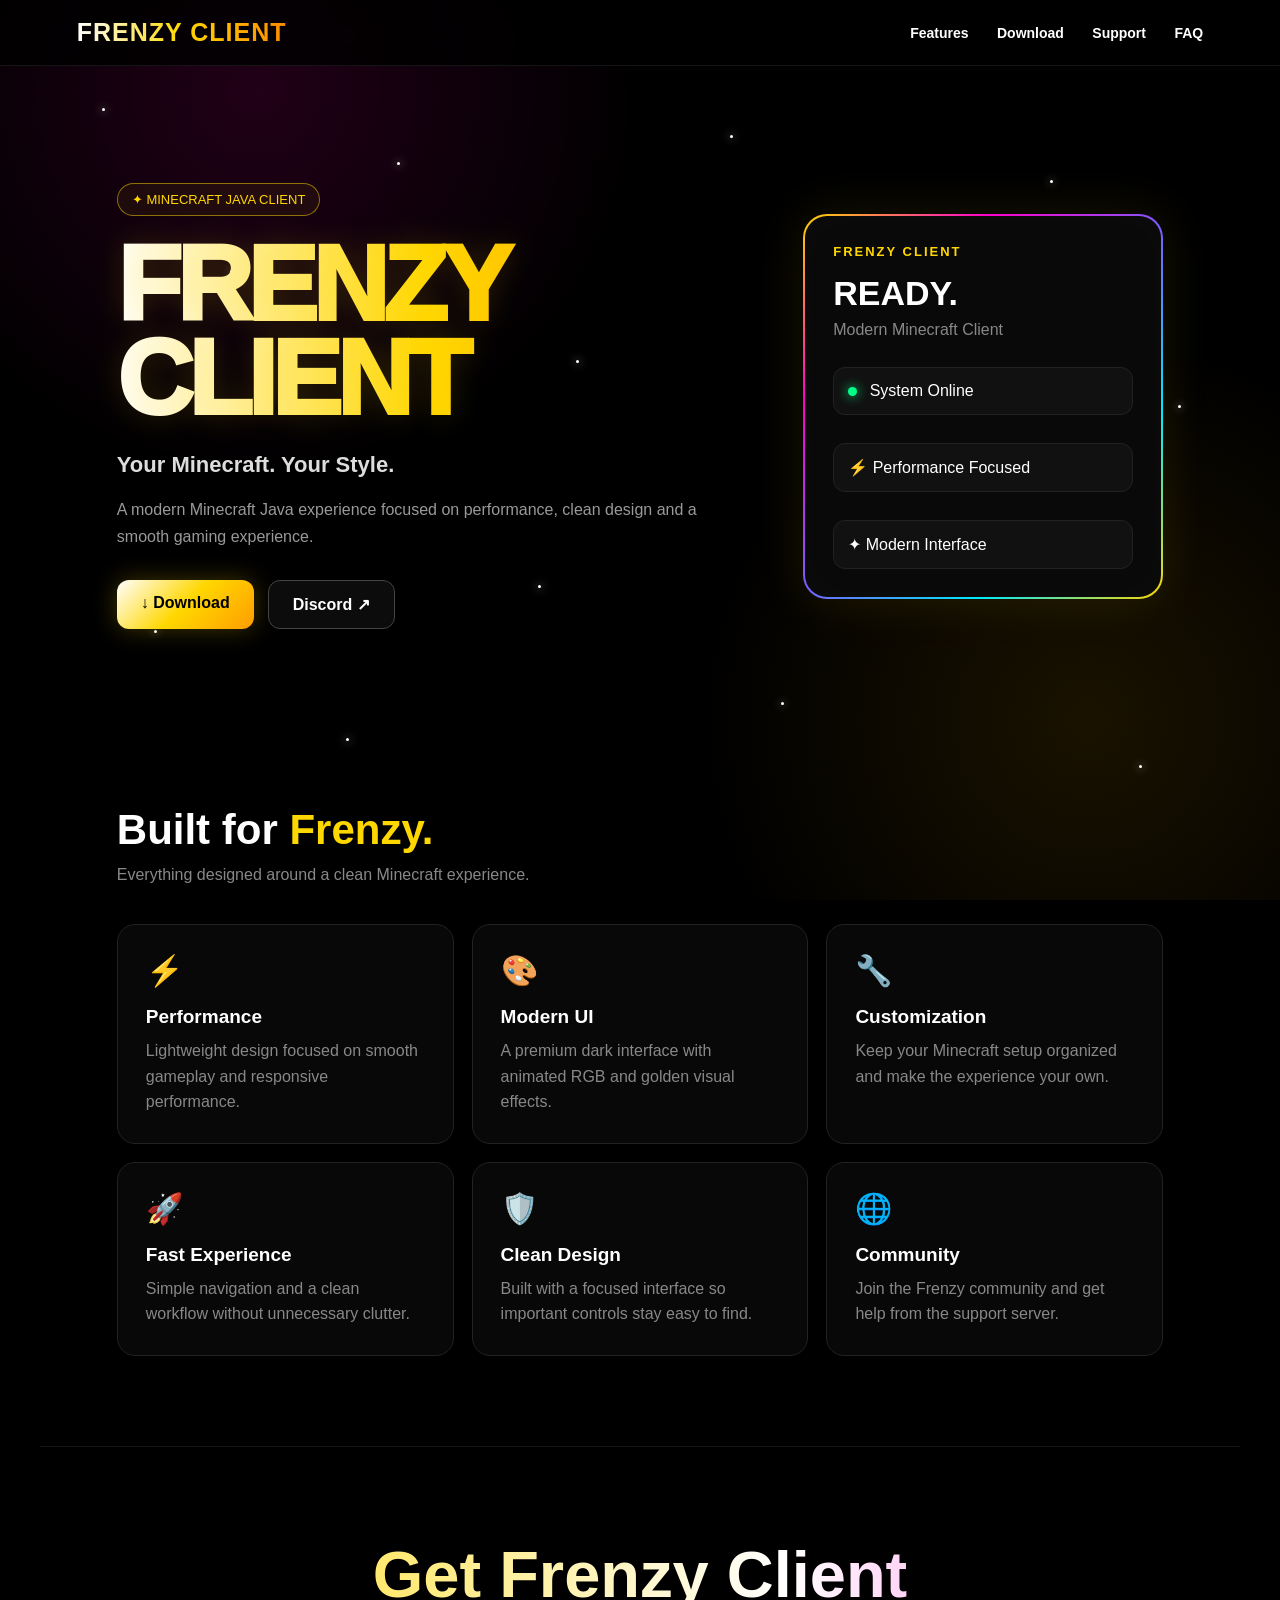
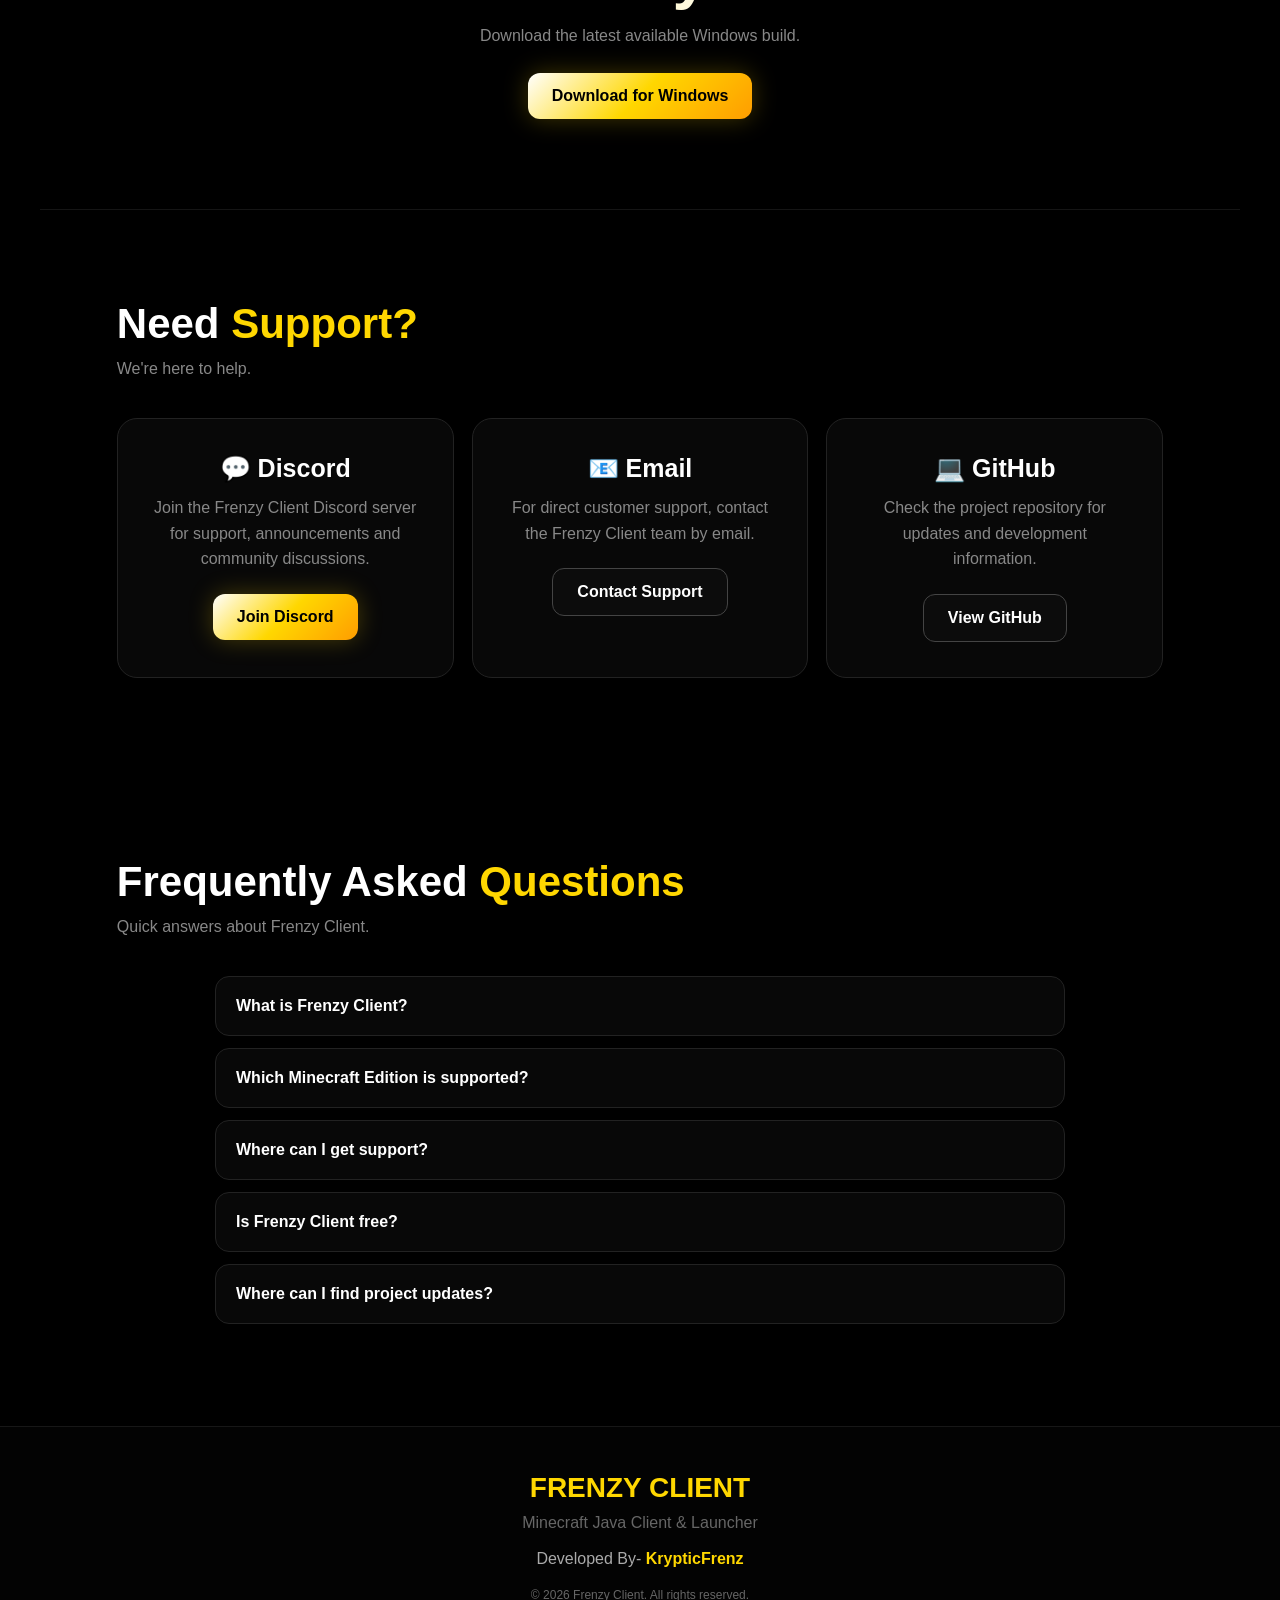
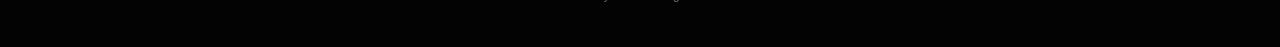
==== commit 7e649381: "Add files via upload" ====
--- a/index.html
+++ b/index.html
@@ -26,321 +26,16 @@
   overflow-x:hidden;
 }
 
-/* =========================================================
-   FRENZY LOADING SCREEN
-========================================================= */
-
-#loader{
-  position:fixed;
-  inset:0;
-  z-index:99999;
-  display:flex;
-  align-items:center;
-  justify-content:center;
-  overflow:hidden;
-  background:
-    radial-gradient(circle at 50% 45%,rgba(255,180,40,.16),transparent 25%),
-    radial-gradient(circle at 20% 80%,rgba(130,65,15,.20),transparent 35%),
-    radial-gradient(circle at 80% 20%,rgba(255,210,90,.10),transparent 35%),
-    linear-gradient(135deg,#050403,#171008 48%,#030303);
-  transition:
-    opacity 1s ease,
-    visibility 1s ease;
-}
-
-#loader.hide{
-  opacity:0;
-  visibility:hidden;
-  pointer-events:none;
-}
-
-.loader-grid{
-  position:absolute;
-  inset:-50%;
-  background-image:
-    linear-gradient(rgba(255,190,70,.055) 1px,transparent 1px),
-    linear-gradient(90deg,rgba(255,190,70,.055) 1px,transparent 1px);
-  background-size:55px 55px;
-  transform:perspective(500px) rotateX(60deg);
-  animation:gridMove 8s linear infinite;
-  mask-image:linear-gradient(to bottom,transparent,#000 35%,#000 70%,transparent);
-}
-
-@keyframes gridMove{
-  from{
-    transform:perspective(500px) rotateX(60deg) translateY(0);
-  }
-  to{
-    transform:perspective(500px) rotateX(60deg) translateY(55px);
-  }
-}
-
-.loader-glow{
-  position:absolute;
-  width:430px;
-  height:430px;
-  border-radius:50%;
-  background:radial-gradient(
-    circle,
-    rgba(255,194,70,.22),
-    rgba(170,90,15,.08) 40%,
-    transparent 70%
-  );
-  filter:blur(8px);
-  animation:loaderPulse 2.2s ease-in-out infinite;
-}
-
-@keyframes loaderPulse{
-  0%,100%{
-    transform:scale(.85);
-    opacity:.65;
-  }
-  50%{
-    transform:scale(1.12);
-    opacity:1;
-  }
-}
-
-.loader-content{
-  position:relative;
-  z-index:3;
-  text-align:center;
-  display:flex;
-  flex-direction:column;
-  align-items:center;
-}
-
-.loader-f{
-  position:relative;
-  font-size:150px;
-  line-height:.8;
-  font-weight:1000;
-  font-style:italic;
-  letter-spacing:-15px;
-
-  background:linear-gradient(
-    135deg,
-    #fff9df 0%,
-    #ffe8a0 18%,
-    #ffd05a 38%,
-    #b86b12 62%,
-    #6f3908 82%,
-    #ffe59a 100%
-  );
-
-  background-size:250% 250%;
-  -webkit-background-clip:text;
-  background-clip:text;
-  color:transparent;
-
-  filter:
-    drop-shadow(0 0 8px rgba(255,210,90,.9))
-    drop-shadow(0 0 35px rgba(180,95,15,.65));
-
-  animation:
-    logoReveal 1.4s cubic-bezier(.16,1,.3,1) forwards,
-    goldShift 3s linear infinite 1.4s;
-}
-
-@keyframes logoReveal{
-  0%{
-    opacity:0;
-    transform:scale(.45) rotateX(70deg);
-    filter:blur(18px) drop-shadow(0 0 0 transparent);
-  }
-  60%{
-    opacity:1;
-    transform:scale(1.08) rotateX(0);
-  }
-  100%{
-    opacity:1;
-    transform:scale(1);
-  }
-}
-
-@keyframes goldShift{
-  0%{
-    background-position:0% 50%;
-  }
-  100%{
-    background-position:250% 50%;
-  }
-}
-
-.loader-ring{
-  position:absolute;
-  width:235px;
-  height:235px;
-  border:1px solid rgba(255,205,100,.3);
-  border-top-color:#ffd86a;
-  border-right-color:rgba(190,105,20,.7);
-  border-radius:50%;
-  animation:spin 2.5s linear infinite;
-}
-
-.loader-ring::before,
-.loader-ring::after{
-  content:"";
-  position:absolute;
-  border-radius:50%;
-}
-
-.loader-ring::before{
-  inset:13px;
-  border:1px dashed rgba(255,210,100,.2);
-  animation:spinReverse 4s linear infinite;
-}
-
-.loader-ring::after{
-  inset:-10px;
-  border:1px solid rgba(255,180,45,.08);
-}
-
-@keyframes spin{
-  to{
-    transform:rotate(360deg);
-  }
-}
-
-@keyframes spinReverse{
-  to{
-    transform:rotate(-360deg);
-  }
-}
-
-.loader-brand{
-  margin-top:38px;
-  font-size:18px;
-  font-weight:900;
-  letter-spacing:8px;
-  color:#f7dfaa;
-  text-shadow:0 0 18px rgba(255,190,70,.55);
-  animation:fadeUp 1s ease .7s both;
-}
-
-.loader-tagline{
-  margin-top:10px;
-  color:#967b52;
-  font-size:11px;
-  letter-spacing:4px;
-  text-transform:uppercase;
-  animation:fadeUp 1s ease .9s both;
-}
-
-.loader-progress{
-  width:230px;
-  height:2px;
-  margin-top:30px;
-  overflow:hidden;
-  background:rgba(255,255,255,.08);
-  border-radius:10px;
-  animation:fadeUp 1s ease 1s both;
-}
-
-.loader-progress span{
-  display:block;
-  width:0%;
-  height:100%;
-  background:linear-gradient(
-    90deg,
-    #71400c,
-    #d59a32,
-    #fff0b0,
-    #b86a13
-  );
-  box-shadow:0 0 15px #d69a35;
-  animation:loadingBar 2.7s cubic-bezier(.65,0,.35,1) forwards;
-}
-
-@keyframes loadingBar{
-  0%{width:0%}
-  35%{width:35%}
-  70%{width:72%}
-  100%{width:100%}
-}
-
-.loader-status{
-  margin-top:12px;
-  color:#6e604d;
-  font-size:10px;
-  letter-spacing:2px;
-  text-transform:uppercase;
-  animation:statusPulse 1.2s ease-in-out infinite alternate;
-}
-
-@keyframes statusPulse{
-  from{opacity:.45}
-  to{opacity:1}
-}
-
-@keyframes fadeUp{
-  from{
-    opacity:0;
-    transform:translateY(15px);
-  }
-  to{
-    opacity:1;
-    transform:translateY(0);
-  }
-}
-
-/* LOADING PARTICLES */
-
-.loader-particles{
-  position:absolute;
-  inset:0;
-  pointer-events:none;
-}
-
-.loader-particle{
-  position:absolute;
-  width:2px;
-  height:2px;
-  border-radius:50%;
-  background:#ffd36b;
-  box-shadow:0 0 8px rgba(255,190,70,.9);
-  animation:particleFloat linear infinite;
-}
-
-@keyframes particleFloat{
-  0%{
-    transform:translateY(30px) scale(.5);
-    opacity:0;
-  }
-  15%{
-    opacity:1;
-  }
-  85%{
-    opacity:.7;
-  }
-  100%{
-    transform:translateY(-110vh) scale(1.4);
-    opacity:0;
-  }
-}
-
-/* =========================================================
-   MAIN BACKGROUND
-========================================================= */
+/* ===== BACKGROUND ===== */
 
 body::before{
   content:"";
   position:fixed;
   inset:0;
   pointer-events:none;
-
   background:
-    radial-gradient(
-      circle at 20% 10%,
-      rgba(255,0,180,.13),
-      transparent 30%
-    ),
-    radial-gradient(
-      circle at 85% 80%,
-      rgba(255,180,0,.10),
-      transparent 30%
-    );
-
+    radial-gradient(circle at 20% 10%,rgba(255,0,180,.13),transparent 30%),
+    radial-gradient(circle at 85% 80%,rgba(255,180,0,.10),transparent 30%);
   z-index:0;
 }
 
@@ -365,14 +60,8 @@
 }
 
 @keyframes twinkle{
-  from{
-    opacity:.15;
-    transform:scale(.6);
-  }
-  to{
-    opacity:1;
-    transform:scale(1.4);
-  }
+  from{opacity:.15;transform:scale(.6)}
+  to{opacity:1;transform:scale(1.4)}
 }
 
 /* ===== MAIN ===== */
@@ -428,12 +117,8 @@
 }
 
 @keyframes rgbText{
-  0%{
-    background-position:0%;
-  }
-  100%{
-    background-position:300%;
-  }
+  0%{background-position:0%}
+  100%{background-position:300%}
 }
 
 nav a{
@@ -539,21 +224,13 @@
 
 .btn-main{
   color:#000;
-  background:linear-gradient(
-    135deg,
-    #fff,
-    #ffd700,
-    #ff9d00
-  );
-
-  box-shadow:
-    0 0 25px rgba(255,215,0,.25);
+  background:linear-gradient(135deg,#fff,#ffd700,#ff9d00);
+  box-shadow:0 0 25px rgba(255,215,0,.25);
 }
 
 .btn-main:hover{
   transform:translateY(-3px) scale(1.03);
-  box-shadow:
-    0 0 35px rgba(255,215,0,.5);
+  box-shadow:0 0 35px rgba(255,215,0,.5);
 }
 
 .btn-dark{
@@ -596,12 +273,8 @@
 }
 
 @keyframes float{
-  0%,100%{
-    transform:translateY(0);
-  }
-  50%{
-    transform:translateY(-12px);
-  }
+  0%,100%{transform:translateY(0)}
+  50%{transform:translateY(-12px)}
 }
 
 .card-title{
@@ -684,8 +357,7 @@
 .feature:hover{
   transform:translateY(-7px);
   border-color:#ffd700;
-  box-shadow:
-    0 15px 40px rgba(255,215,0,.08);
+  box-shadow:0 15px 40px rgba(255,215,0,.08);
 }
 
 .icon{
@@ -729,7 +401,6 @@
   -webkit-background-clip:text;
   background-clip:text;
   color:transparent;
-
   animation:rgbText 5s linear infinite;
 }
 
@@ -772,11 +443,6 @@
   border-radius:14px;
   margin-bottom:12px;
   overflow:hidden;
-  transition:.25s;
-}
-
-details:hover{
-  border-color:#555;
 }
 
 summary{
@@ -910,88 +576,14 @@
     width:100%;
     text-align:center;
   }
-
-  .loader-f{
-    font-size:115px;
-  }
-
-  .loader-ring{
-    width:190px;
-    height:190px;
-  }
-
-  .loader-brand{
-    font-size:15px;
-    letter-spacing:5px;
-  }
 }
 </style>
 </head>
 
 <body>
 
-<!-- =========================================================
-     FRENZY LOADING SCREEN
-========================================================= -->
-
-<div id="loader">
-
-  <div class="loader-grid"></div>
-  <div class="loader-glow"></div>
-
-  <div class="loader-particles">
-
-    <span class="loader-particle" style="left:5%;bottom:-10%;animation-duration:6s;animation-delay:.2s"></span>
-    <span class="loader-particle" style="left:12%;bottom:-10%;animation-duration:8s;animation-delay:1s"></span>
-    <span class="loader-particle" style="left:20%;bottom:-10%;animation-duration:7s;animation-delay:2s"></span>
-    <span class="loader-particle" style="left:28%;bottom:-10%;animation-duration:9s;animation-delay:.5s"></span>
-    <span class="loader-particle" style="left:37%;bottom:-10%;animation-duration:6.5s;animation-delay:1.5s"></span>
-    <span class="loader-particle" style="left:47%;bottom:-10%;animation-duration:8.5s;animation-delay:.8s"></span>
-    <span class="loader-particle" style="left:57%;bottom:-10%;animation-duration:7.5s;animation-delay:2.2s"></span>
-    <span class="loader-particle" style="left:66%;bottom:-10%;animation-duration:9s;animation-delay:.4s"></span>
-    <span class="loader-particle" style="left:74%;bottom:-10%;animation-duration:6s;animation-delay:1.8s"></span>
-    <span class="loader-particle" style="left:83%;bottom:-10%;animation-duration:8s;animation-delay:.7s"></span>
-    <span class="loader-particle" style="left:92%;bottom:-10%;animation-duration:7s;animation-delay:1.3s"></span>
-
-  </div>
-
-  <div class="loader-content">
-
-    <div class="loader-ring"></div>
-
-    <div class="loader-f">
-      F
-    </div>
-
-    <div class="loader-brand">
-      FRENZY CLIENT
-    </div>
-
-    <div class="loader-tagline">
-      Initializing Your Minecraft Experience
-    </div>
-
-    <div class="loader-progress">
-      <span></span>
-    </div>
-
-    <div class="loader-status">
-      Loading system...
-    </div>
-
-  </div>
-
-</div>
-
-
-<!-- =========================================================
-     ORIGINAL PAGE
-========================================================= -->
-
 <!-- SPARKLES -->
-
 <div class="sparkles">
-
   <span class="sparkle" style="left:8%;top:12%"></span>
   <span class="sparkle" style="left:18%;top:30%;animation-delay:.4s"></span>
   <span class="sparkle" style="left:31%;top:18%;animation-delay:1s"></span>
@@ -1006,16 +598,12 @@
   <span class="sparkle" style="left:61%;top:78%;animation-delay:.8s"></span>
   <span class="sparkle" style="left:76%;top:62%;animation-delay:1.6s"></span>
   <span class="sparkle" style="left:89%;top:85%;animation-delay:.5s"></span>
-
 </div>
 
-
 <div class="page">
 
 <!-- NAV -->
-
 <nav>
-
   <div class="nav-inner">
 
     <div class="logo">
@@ -1023,21 +611,16 @@
     </div>
 
     <div>
-
       <a href="#features">Features</a>
       <a href="#download">Download</a>
       <a href="#support">Support</a>
       <a href="#faq">FAQ</a>
-
     </div>
 
   </div>
-
 </nav>
 
-
 <!-- HERO -->
-
 <main class="hero">
 
   <div class="hero-text">
@@ -1080,7 +663,6 @@
 
   </div>
 
-
   <div class="hero-card">
 
     <div class="card-title">
@@ -1112,9 +694,7 @@
 
 </main>
 
-
 <!-- FEATURES -->
-
 <section id="features">
 
   <h2 class="section-title">
@@ -1125,76 +705,252 @@
     Everything designed around a clean Minecraft experience.
   </p>
 
-
   <div class="grid">
 
     <div class="feature">
-
       <div class="icon">⚡</div>
-
-      <h3>
-        Performance
-      </h3>
-
+      <h3>Performance</h3>
       <p>
         Lightweight design focused on smooth gameplay and responsive performance.
       </p>
-
-    </div>
-
+    </div>
 
     <div class="feature">
-
       <div class="icon">🎨</div>
-
-      <h3>
-        Modern UI
-      </h3>
-
+      <h3>Modern UI</h3>
       <p>
         A premium dark interface with animated RGB and golden visual effects.
       </p>
-
-    </div>
-
+    </div>
 
     <div class="feature">
-
       <div class="icon">🔧</div>
-
-      <h3>
-        Customization
-      </h3>
-
+      <h3>Customization</h3>
       <p>
         Keep your Minecraft setup organized and make the experience your own.
       </p>
-
-    </div>
-
+    </div>
 
     <div class="feature">
-
       <div class="icon">🚀</div>
-
-      <h3>
-        Fast Experience
-      </h3>
-
+      <h3>Fast Experience</h3>
       <p>
         Simple navigation and a clean workflow without unnecessary clutter.
       </p>
-
-    </div>
-
+    </div>
 
     <div class="feature">
-
       <div class="icon">🛡️</div>
-
-      <h3>
-        Clean Design
-      </h3>
-
-      <p>
-        Built with a focused interface so important contro
+      <h3>Clean Design</h3>
+      <p>
+        Built with a focused interface so important controls stay easy to find.
+      </p>
+    </div>
+
+    <div class="feature">
+      <div class="icon">🌐</div>
+      <h3>Community</h3>
+      <p>
+        Join the Frenzy community and get help from the support server.
+      </p>
+    </div>
+
+  </div>
+
+</section>
+
+<!-- DOWNLOAD -->
+<section id="download" class="download">
+
+  <h2>Get Frenzy Client</h2>
+
+  <p>
+    Download the latest available Windows build.
+  </p>
+
+  <!-- APNI EXE KI LINK YAHAN DAALNA -->
+  <a
+    class="btn btn-main"
+    href="#"
+    onclick="alert('Windows download link will be added soon.');return false;"
+  >
+    Download for Windows
+  </a>
+
+</section>
+
+<!-- SUPPORT -->
+<section id="support">
+
+  <h2 class="section-title">
+    Need <span>Support?</span>
+  </h2>
+
+  <p class="section-sub">
+    We're here to help.
+  </p>
+
+  <div class="grid">
+
+    <div class="support-card">
+
+      <h3>💬 Discord</h3>
+
+      <p>
+        Join the Frenzy Client Discord server for support,
+        announcements and community discussions.
+      </p>
+
+      <a
+        class="btn btn-main"
+        href="https://discord.gg/SvzQt36jrU"
+        target="_blank"
+      >
+        Join Discord
+      </a>
+
+    </div>
+
+    <div class="support-card">
+
+      <h3>📧 Email</h3>
+
+      <p>
+        For direct customer support, contact the Frenzy Client team by email.
+      </p>
+
+      <a
+        class="btn btn-dark"
+        href="mailto:airoxofficial456@gmail.com"
+      >
+        Contact Support
+      </a>
+
+    </div>
+
+    <div class="support-card">
+
+      <h3>💻 GitHub</h3>
+
+      <p>
+        Check the project repository for updates and development information.
+      </p>
+
+      <a
+        class="btn btn-dark"
+        href="https://github.com/DeveloperFrenz/frenzyclient"
+        target="_blank"
+      >
+        View GitHub
+      </a>
+
+    </div>
+
+  </div>
+
+</section>
+
+<!-- FAQ -->
+<section id="faq">
+
+  <h2 class="section-title">
+    Frequently Asked <span>Questions</span>
+  </h2>
+
+  <p class="section-sub">
+    Quick answers about Frenzy Client.
+  </p>
+
+  <div class="faq">
+
+    <details>
+      <summary>What is Frenzy Client?</summary>
+      <p>
+        Frenzy Client is a modern Minecraft Java client and launcher project
+        focused on a clean interface and gaming experience.
+      </p>
+    </details>
+
+    <details>
+      <summary>Which Minecraft Edition is supported?</summary>
+      <p>
+        Frenzy Client is designed for Minecraft Java Edition.
+      </p>
+    </details>
+
+    <details>
+      <summary>Where can I get support?</summary>
+      <p>
+        You can join the official Discord server or contact the support email
+        listed above.
+      </p>
+    </details>
+
+    <details>
+      <summary>Is Frenzy Client free?</summary>
+      <p>
+        Availability and distribution of individual builds may vary.
+        Check the official download section for the current release.
+      </p>
+    </details>
+
+    <details>
+      <summary>Where can I find project updates?</summary>
+      <p>
+        Project development information can be found on the official GitHub
+        repository and Discord community.
+      </p>
+    </details>
+
+  </div>
+
+</section>
+
+<!-- FOOTER -->
+<footer>
+
+  <div class="footer-logo">
+    FRENZY CLIENT
+  </div>
+
+  <p>
+    Minecraft Java Client & Launcher
+  </p>
+
+  <div class="developer">
+    Developed By- <strong>KrypticFrenz</strong>
+  </div>
+
+  <p style="margin-top:20px;font-size:12px">
+    © 2026 Frenzy Client. All rights reserved.
+  </p>
+
+</footer>
+
+</div>
+
+<script>
+
+/* ===== CLICK ANIMATION ===== */
+
+document.addEventListener("click", function(e){
+
+  var ripple = document.createElement("div");
+
+  ripple.className = "ripple";
+
+  ripple.style.left = e.clientX + "px";
+  ripple.style.top = e.clientY + "px";
+
+  document.body.appendChild(ripple);
+
+  setTimeout(function(){
+    ripple.remove();
+  },600);
+
+});
+
+</script>
+
+</body>
+</html>
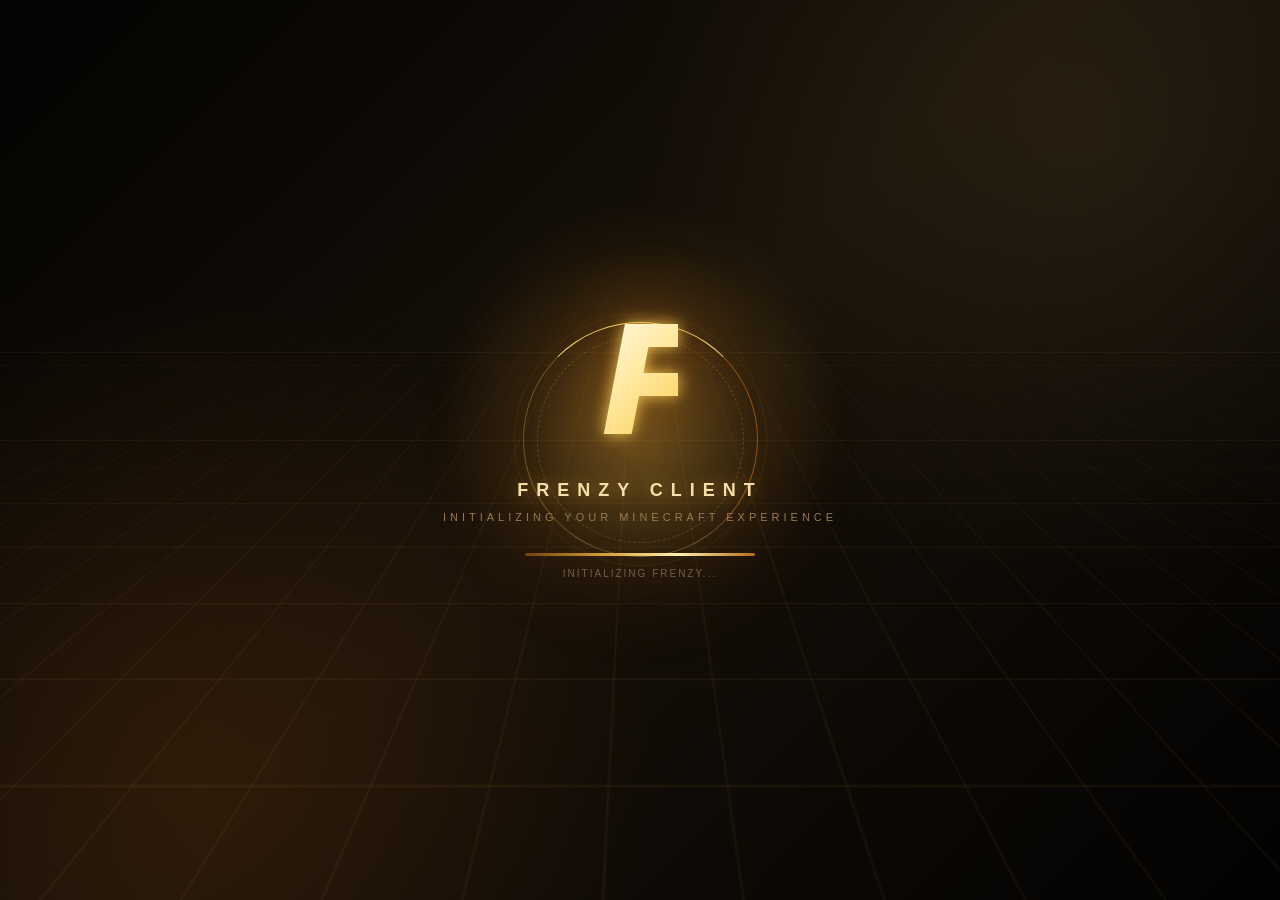
==== commit f3c2b8ac: "Add files via upload" ====
--- a/index.html
+++ b/index.html
@@ -4,953 +4,65 @@
 <link rel="icon" type="image/x-icon" href="/favicon.ico">
 <meta charset="UTF-8">
 <meta name="viewport" content="width=device-width, initial-scale=1.0">
-
-<title>Frenzy Client</title>
-
+<title>Frenzy Client — Loading</title>
 <style>
-*{
-  box-sizing:border-box;
-  margin:0;
-  padding:0;
-}
-
-html{
-  scroll-behavior:smooth;
-}
-
-body{
-  min-height:100vh;
-  background:#000;
-  color:#fff;
-  font-family:Arial,Helvetica,sans-serif;
-  overflow-x:hidden;
-}
-
-/* ===== BACKGROUND ===== */
-
-body::before{
-  content:"";
-  position:fixed;
-  inset:0;
-  pointer-events:none;
-  background:
-    radial-gradient(circle at 20% 10%,rgba(255,0,180,.13),transparent 30%),
-    radial-gradient(circle at 85% 80%,rgba(255,180,0,.10),transparent 30%);
-  z-index:0;
-}
-
-/* ===== SPARKLES ===== */
-
-.sparkles{
-  position:fixed;
-  inset:0;
-  pointer-events:none;
-  z-index:1;
-  overflow:hidden;
-}
-
-.sparkle{
-  position:absolute;
-  width:3px;
-  height:3px;
-  background:#fff;
-  border-radius:50%;
-  box-shadow:0 0 8px #fff;
-  animation:twinkle 2s infinite alternate;
-}
-
-@keyframes twinkle{
-  from{opacity:.15;transform:scale(.6)}
-  to{opacity:1;transform:scale(1.4)}
-}
-
-/* ===== MAIN ===== */
-
-.page{
-  position:relative;
-  z-index:2;
-}
-
-/* ===== NAVBAR ===== */
-
-nav{
-  position:sticky;
-  top:0;
-  z-index:50;
-  width:100%;
-  padding:18px 6%;
-  background:rgba(0,0,0,.82);
-  border-bottom:1px solid rgba(255,255,255,.08);
-  backdrop-filter:blur(12px);
-}
-
-.nav-inner{
-  max-width:1200px;
-  margin:auto;
-  display:flex;
-  justify-content:space-between;
-  align-items:center;
-}
-
-.logo{
-  font-size:25px;
-  font-weight:900;
-  letter-spacing:1px;
-
-  background:linear-gradient(
-    90deg,
-    #fff,
-    #ffd700,
-    #ff8a00,
-    #ff00cc,
-    #8a5cff,
-    #00eaff,
-    #ffd700
-  );
-
-  background-size:300% 100%;
-  -webkit-background-clip:text;
-  background-clip:text;
-  color:transparent;
-
-  animation:rgbText 5s linear infinite;
-}
-
-@keyframes rgbText{
-  0%{background-position:0%}
-  100%{background-position:300%}
-}
-
-nav a{
-  color:#fff;
-  text-decoration:none;
-  margin-left:24px;
-  font-size:14px;
-  font-weight:bold;
-  transition:.25s;
-}
-
-nav a:hover{
-  color:#ffd700;
-  text-shadow:0 0 12px #ffd700;
-}
-
-/* ===== HERO ===== */
-
-.hero{
-  min-height:650px;
-  max-width:1200px;
-  margin:auto;
-  padding:110px 6% 80px;
-
-  display:flex;
-  align-items:center;
-  justify-content:space-between;
-  gap:50px;
-}
-
-.hero-text{
-  max-width:700px;
-}
-
-.badge{
-  display:inline-block;
-  padding:8px 14px;
-  border:1px solid rgba(255,215,0,.5);
-  border-radius:30px;
-  color:#ffd700;
-  font-size:13px;
-  margin-bottom:22px;
-  background:rgba(255,215,0,.05);
-}
-
-.hero h1{
-  font-size:clamp(55px,9vw,105px);
-  line-height:.9;
-  font-weight:1000;
-  letter-spacing:-5px;
-
-  background:linear-gradient(
-    90deg,
-    #fff,
-    #ffd700,
-    #ff9d00,
-    #ff00cc,
-    #7c5cff,
-    #00eaff,
-    #ffd700
-  );
-
-  background-size:300% 100%;
-  -webkit-background-clip:text;
-  background-clip:text;
-  color:transparent;
-
-  animation:rgbText 6s linear infinite;
-
-  text-shadow:
-    0 0 30px rgba(255,215,0,.15);
-}
-
-.hero h2{
-  margin-top:25px;
-  font-size:22px;
-  color:#ddd;
-}
-
-.hero p{
-  margin-top:18px;
-  max-width:620px;
-  color:#999;
-  line-height:1.7;
-  font-size:16px;
-}
-
-.buttons{
-  display:flex;
-  gap:14px;
-  flex-wrap:wrap;
-  margin-top:30px;
-}
-
-.btn{
-  display:inline-block;
-  padding:14px 24px;
-  border-radius:12px;
-  text-decoration:none;
-  font-weight:800;
-  transition:.25s;
-}
-
-.btn-main{
-  color:#000;
-  background:linear-gradient(135deg,#fff,#ffd700,#ff9d00);
-  box-shadow:0 0 25px rgba(255,215,0,.25);
-}
-
-.btn-main:hover{
-  transform:translateY(-3px) scale(1.03);
-  box-shadow:0 0 35px rgba(255,215,0,.5);
-}
-
-.btn-dark{
-  color:#fff;
-  border:1px solid #444;
-  background:#0c0c0c;
-}
-
-.btn-dark:hover{
-  border-color:#ffd700;
-  color:#ffd700;
-}
-
-/* ===== HERO CARD ===== */
-
-.hero-card{
-  width:360px;
-  min-width:280px;
-  padding:28px;
-  border-radius:24px;
-
-  background:
-    linear-gradient(#090909,#090909) padding-box,
-    linear-gradient(
-      135deg,
-      #ffd700,
-      #ff00cc,
-      #7c5cff,
-      #00eaff,
-      #ffd700
-    ) border-box;
-
-  border:2px solid transparent;
-
-  box-shadow:
-    0 0 50px rgba(255,215,0,.10),
-    inset 0 0 40px rgba(255,255,255,.02);
-
-  animation:float 4s ease-in-out infinite;
-}
-
-@keyframes float{
-  0%,100%{transform:translateY(0)}
-  50%{transform:translateY(-12px)}
-}
-
-.card-title{
-  color:#ffd700;
-  font-size:13px;
-  font-weight:bold;
-  letter-spacing:2px;
-}
-
-.card-name{
-  margin-top:15px;
-  font-size:34px;
-  font-weight:900;
-}
-
-.card-version{
-  margin-top:8px;
-  color:#888;
-}
-
-.status{
-  margin-top:28px;
-  padding:14px;
-  background:#111;
-  border-radius:12px;
-  border:1px solid #222;
-}
-
-.status-dot{
-  display:inline-block;
-  width:9px;
-  height:9px;
-  border-radius:50%;
-  background:#00ff88;
-  box-shadow:0 0 12px #00ff88;
-  margin-right:8px;
-}
-
-/* ===== SECTION ===== */
-
-section{
-  position:relative;
-  max-width:1200px;
-  margin:auto;
-  padding:90px 6%;
-}
-
-.section-title{
-  font-size:42px;
-  font-weight:900;
-  margin-bottom:12px;
-}
-
-.section-title span{
-  color:#ffd700;
-}
-
-.section-sub{
-  color:#888;
-  margin-bottom:40px;
-}
-
-/* ===== CARDS ===== */
-
-.grid{
-  display:grid;
-  grid-template-columns:repeat(3,1fr);
-  gap:18px;
-}
-
-.feature{
-  padding:28px;
-  min-height:180px;
-  background:#080808;
-  border:1px solid #222;
-  border-radius:18px;
-  transition:.3s;
-}
-
-.feature:hover{
-  transform:translateY(-7px);
-  border-color:#ffd700;
-  box-shadow:0 15px 40px rgba(255,215,0,.08);
-}
-
-.icon{
-  font-size:30px;
-  margin-bottom:18px;
-}
-
-.feature h3{
-  margin-bottom:10px;
-  font-size:19px;
-}
-
-.feature p{
-  color:#888;
-  line-height:1.6;
-}
-
-/* ===== DOWNLOAD ===== */
-
-.download{
-  text-align:center;
-  padding:90px 20px;
-  border-top:1px solid #151515;
-  border-bottom:1px solid #151515;
-}
-
-.download h2{
-  font-size:clamp(38px,6vw,65px);
-  font-weight:900;
-
-  background:linear-gradient(
-    90deg,
-    #ffd700,
-    #fff,
-    #ff00cc,
-    #7c5cff,
-    #ffd700
-  );
-
-  background-size:250%;
-  -webkit-background-clip:text;
-  background-clip:text;
-  color:transparent;
-  animation:rgbText 5s linear infinite;
-}
-
-.download p{
-  color:#888;
-  margin:15px auto 28px;
-}
-
-/* ===== SUPPORT ===== */
-
-.support-card{
-  text-align:center;
-  padding:35px;
-  border:1px solid #222;
-  background:#080808;
-  border-radius:20px;
-}
-
-.support-card h3{
-  font-size:25px;
-  margin-bottom:12px;
-}
-
-.support-card p{
-  color:#888;
-  line-height:1.6;
-  margin-bottom:22px;
-}
-
-/* ===== FAQ ===== */
-
-.faq{
-  max-width:850px;
-  margin:auto;
-}
-
-details{
-  background:#080808;
-  border:1px solid #222;
-  border-radius:14px;
-  margin-bottom:12px;
-  overflow:hidden;
-}
-
-summary{
-  cursor:pointer;
-  padding:20px;
-  font-weight:bold;
-  list-style:none;
-}
-
-summary::-webkit-details-marker{
-  display:none;
-}
-
-details p{
-  padding:0 20px 20px;
-  color:#888;
-  line-height:1.6;
-}
-
-/* ===== FOOTER ===== */
-
-footer{
-  position:relative;
-  z-index:3;
-  padding:45px 20px;
-  text-align:center;
-  border-top:1px solid #171717;
-  background:#030303;
-}
-
-.footer-logo{
-  font-size:28px;
-  font-weight:900;
-  color:#ffd700;
-}
-
-footer p{
-  color:#666;
-  margin-top:10px;
-}
-
-.developer{
-  margin-top:18px;
-  color:#aaa;
-}
-
-.developer strong{
-  color:#ffd700;
-}
-
-/* ===== CLICK RIPPLE ===== */
-
-.ripple{
-  position:fixed;
-  width:20px;
-  height:20px;
-  border:2px solid #ffd700;
-  border-radius:50%;
-  pointer-events:none;
-  z-index:9999;
-  transform:translate(-50%,-50%);
-  animation:ripple .6s ease-out forwards;
-}
-
-@keyframes ripple{
-  from{
-    width:20px;
-    height:20px;
-    opacity:1;
-  }
-
-  to{
-    width:100px;
-    height:100px;
-    opacity:0;
-  }
-}
-
-/* ===== MOBILE ===== */
-
-@media(max-width:850px){
-
-  nav{
-    padding:16px 20px;
-  }
-
-  nav a{
-    display:none;
-  }
-
-  .hero{
-    padding:80px 22px 60px;
-    min-height:auto;
-    flex-direction:column;
-    align-items:flex-start;
-  }
-
-  .hero h1{
-    font-size:62px;
-    letter-spacing:-3px;
-  }
-
-  .hero-card{
-    width:100%;
-  }
-
-  section{
-    padding:70px 22px;
-  }
-
-  .grid{
-    grid-template-columns:1fr;
-  }
-
-  .section-title{
-    font-size:36px;
-  }
-}
-
-@media(max-width:420px){
-
-  .hero h1{
-    font-size:52px;
-  }
-
-  .hero h2{
-    font-size:19px;
-  }
-
-  .btn{
-    width:100%;
-    text-align:center;
-  }
-}
+:root{--gold:#ffd36a;--gold2:#d7962f;--gold3:#9a5b16;--cream:#fff3c4;--brown:#3a210b;--brown2:#171008;--black:#030303}
+*{box-sizing:border-box;margin:0;padding:0}
+html,body{width:100%;min-height:100%;overflow:hidden}
+body{background:#030302;color:#fff;font-family:Arial,Helvetica,sans-serif}
+#loader{position:fixed;inset:0;z-index:99999;display:flex;align-items:center;justify-content:center;overflow:hidden;background:radial-gradient(circle at 50% 45%,rgba(255,190,65,.18),transparent 25%),radial-gradient(circle at 15% 85%,rgba(135,70,15,.22),transparent 35%),radial-gradient(circle at 85% 15%,rgba(255,215,120,.08),transparent 34%),linear-gradient(135deg,#030302,#171008 48%,#020202)}
+.loader-grid{position:absolute;inset:-50%;background-image:linear-gradient(rgba(255,190,70,.055) 1px,transparent 1px),linear-gradient(90deg,rgba(255,190,70,.055) 1px,transparent 1px);background-size:55px 55px;transform:perspective(500px) rotateX(60deg);animation:gridMove 8s linear infinite;mask-image:linear-gradient(to bottom,transparent,#000 35%,#000 70%,transparent)}
+@keyframes gridMove{from{transform:perspective(500px) rotateX(60deg) translateY(0)}to{transform:perspective(500px) rotateX(60deg) translateY(55px)}}
+.loader-glow{position:absolute;width:430px;height:430px;border-radius:50%;background:radial-gradient(circle,rgba(255,194,70,.22),rgba(170,90,15,.08) 40%,transparent 70%);filter:blur(8px);animation:loaderPulse 2.2s ease-in-out infinite}
+@keyframes loaderPulse{0%,100%{transform:scale(.85);opacity:.65}50%{transform:scale(1.12);opacity:1}}
+.loader-content{position:relative;z-index:3;text-align:center;display:flex;flex-direction:column;align-items:center}
+.loader-f{position:relative;font-size:150px;line-height:.8;font-weight:1000;font-style:italic;letter-spacing:-15px;background:linear-gradient(135deg,#fff9df 0%,#ffe8a0 18%,#ffd05a 38%,#b86b12 62%,#6f3908 82%,#ffe59a 100%);background-size:250% 250%;-webkit-background-clip:text;background-clip:text;color:transparent;filter:drop-shadow(0 0 8px rgba(255,210,90,.9)) drop-shadow(0 0 35px rgba(180,95,15,.65));animation:logoReveal 1.4s cubic-bezier(.16,1,.3,1) forwards,goldShift 3s linear infinite 1.4s}
+@keyframes logoReveal{0%{opacity:0;transform:scale(.45) rotateX(70deg);filter:blur(18px) drop-shadow(0 0 0 transparent)}60%{opacity:1;transform:scale(1.08) rotateX(0)}100%{opacity:1;transform:scale(1)}}
+@keyframes goldShift{0%{background-position:0% 50%}100%{background-position:250% 50%}}
+.loader-ring{position:absolute;width:235px;height:235px;border:1px solid rgba(255,205,100,.3);border-top-color:#ffd86a;border-right-color:rgba(190,105,20,.7);border-radius:50%;animation:spin 2.5s linear infinite}
+.loader-ring::before,.loader-ring::after{content:"";position:absolute;border-radius:50%}.loader-ring::before{inset:13px;border:1px dashed rgba(255,210,100,.2);animation:spinReverse 4s linear infinite}.loader-ring::after{inset:-10px;border:1px solid rgba(255,180,45,.08)}
+@keyframes spin{to{transform:rotate(360deg)}}@keyframes spinReverse{to{transform:rotate(-360deg)}}
+.loader-brand{margin-top:38px;font-size:18px;font-weight:900;letter-spacing:8px;color:#f7dfaa;text-shadow:0 0 18px rgba(255,190,70,.55);animation:fadeUp 1s ease .7s both}.loader-tagline{margin-top:10px;color:#967b52;font-size:11px;letter-spacing:4px;text-transform:uppercase;animation:fadeUp 1s ease .9s both}
+.loader-progress{width:230px;height:3px;margin-top:30px;overflow:hidden;background:rgba(255,255,255,.08);border-radius:10px;animation:fadeUp 1s ease 1s both}.loader-progress span{display:block;width:0;height:100%;background:linear-gradient(90deg,#71400c,#d59a32,#fff0b0,#b86a13);box-shadow:0 0 15px #d69a35;animation:loadingBar 4s cubic-bezier(.65,0,.35,1) forwards}
+@keyframes loadingBar{0%{width:0}100%{width:100%}}
+.loader-status{margin-top:12px;color:#6e604d;font-size:10px;letter-spacing:2px;text-transform:uppercase;animation:statusPulse 1.2s ease-in-out infinite alternate}.loader-particles{position:absolute;inset:0;pointer-events:none}.loader-particle{position:absolute;width:2px;height:2px;border-radius:50%;background:#ffd36b;box-shadow:0 0 8px rgba(255,190,70,.9);animation:particleFloat linear infinite}@keyframes particleFloat{0%{transform:translateY(30px) scale(.5);opacity:0}15%{opacity:1}85%{opacity:.7}100%{transform:translateY(-110vh) scale(1.4);opacity:0}}
+@keyframes statusPulse{from{opacity:.45}to{opacity:1}}@keyframes fadeUp{from{opacity:0;transform:translateY(15px)}to{opacity:1;transform:translateY(0)}}
+@media(max-width:420px){.loader-f{font-size:115px}.loader-ring{width:190px;height:190px}.loader-brand{font-size:15px;letter-spacing:5px}.loader-tagline{font-size:9px;letter-spacing:3px}.loader-progress{width:210px}}
 </style>
 </head>
-
 <body>
-
-<!-- SPARKLES -->
-<div class="sparkles">
-  <span class="sparkle" style="left:8%;top:12%"></span>
-  <span class="sparkle" style="left:18%;top:30%;animation-delay:.4s"></span>
-  <span class="sparkle" style="left:31%;top:18%;animation-delay:1s"></span>
-  <span class="sparkle" style="left:45%;top:40%;animation-delay:.7s"></span>
-  <span class="sparkle" style="left:57%;top:15%;animation-delay:1.3s"></span>
-  <span class="sparkle" style="left:69%;top:33%;animation-delay:.3s"></span>
-  <span class="sparkle" style="left:82%;top:20%;animation-delay:1.2s"></span>
-  <span class="sparkle" style="left:92%;top:45%;animation-delay:.6s"></span>
-  <span class="sparkle" style="left:12%;top:70%;animation-delay:1.5s"></span>
-  <span class="sparkle" style="left:27%;top:82%;animation-delay:.2s"></span>
-  <span class="sparkle" style="left:42%;top:65%;animation-delay:1.1s"></span>
-  <span class="sparkle" style="left:61%;top:78%;animation-delay:.8s"></span>
-  <span class="sparkle" style="left:76%;top:62%;animation-delay:1.6s"></span>
-  <span class="sparkle" style="left:89%;top:85%;animation-delay:.5s"></span>
+<div id="loader">
+  <div class="loader-grid"></div>
+  <div class="loader-glow"></div>
+  <div class="loader-particles">
+    <span class="loader-particle" style="left:5%;bottom:-10%;animation-duration:6s;animation-delay:.2s"></span>
+    <span class="loader-particle" style="left:12%;bottom:-10%;animation-duration:8s;animation-delay:1s"></span>
+    <span class="loader-particle" style="left:20%;bottom:-10%;animation-duration:7s;animation-delay:2s"></span>
+    <span class="loader-particle" style="left:28%;bottom:-10%;animation-duration:9s;animation-delay:.5s"></span>
+    <span class="loader-particle" style="left:37%;bottom:-10%;animation-duration:6.5s;animation-delay:1.5s"></span>
+    <span class="loader-particle" style="left:47%;bottom:-10%;animation-duration:8.5s;animation-delay:.8s"></span>
+    <span class="loader-particle" style="left:57%;bottom:-10%;animation-duration:7.5s;animation-delay:2.2s"></span>
+    <span class="loader-particle" style="left:66%;bottom:-10%;animation-duration:9s;animation-delay:.4s"></span>
+    <span class="loader-particle" style="left:74%;bottom:-10%;animation-duration:6s;animation-delay:1.8s"></span>
+    <span class="loader-particle" style="left:83%;bottom:-10%;animation-duration:8s;animation-delay:.7s"></span>
+    <span class="loader-particle" style="left:92%;bottom:-10%;animation-duration:7s;animation-delay:1.3s"></span>
+  </div>
+  <div class="loader-content">
+    <div class="loader-ring"></div>
+    <div class="loader-f">F</div>
+    <div class="loader-brand">FRENZY CLIENT</div>
+    <div class="loader-tagline">Initializing Your Minecraft Experience</div>
+    <div class="loader-progress"><span></span></div>
+    <div class="loader-status">Loading system...</div>
+  </div>
 </div>
-
-<div class="page">
-
-<!-- NAV -->
-<nav>
-  <div class="nav-inner">
-
-    <div class="logo">
-      FRENZY CLIENT
-    </div>
-
-    <div>
-      <a href="#features">Features</a>
-      <a href="#download">Download</a>
-      <a href="#support">Support</a>
-      <a href="#faq">FAQ</a>
-    </div>
-
-  </div>
-</nav>
-
-<!-- HERO -->
-<main class="hero">
-
-  <div class="hero-text">
-
-    <div class="badge">
-      ✦ MINECRAFT JAVA CLIENT
-    </div>
-
-    <h1>
-      FRENZY<br>CLIENT
-    </h1>
-
-    <h2>
-      Your Minecraft. Your Style.
-    </h2>
-
-    <p>
-      A modern Minecraft Java experience focused on performance,
-      clean design and a smooth gaming experience.
-    </p>
-
-    <div class="buttons">
-
-      <a
-        class="btn btn-main"
-        href="#download"
-      >
-        ↓ Download
-      </a>
-
-      <a
-        class="btn btn-dark"
-        href="https://discord.gg/SvzQt36jrU"
-        target="_blank"
-      >
-        Discord ↗
-      </a>
-
-    </div>
-
-  </div>
-
-  <div class="hero-card">
-
-    <div class="card-title">
-      FRENZY CLIENT
-    </div>
-
-    <div class="card-name">
-      READY.
-    </div>
-
-    <div class="card-version">
-      Modern Minecraft Client
-    </div>
-
-    <div class="status">
-      <span class="status-dot"></span>
-      System Online
-    </div>
-
-    <div class="status">
-      ⚡ Performance Focused
-    </div>
-
-    <div class="status">
-      ✦ Modern Interface
-    </div>
-
-  </div>
-
-</main>
-
-<!-- FEATURES -->
-<section id="features">
-
-  <h2 class="section-title">
-    Built for <span>Frenzy.</span>
-  </h2>
-
-  <p class="section-sub">
-    Everything designed around a clean Minecraft experience.
-  </p>
-
-  <div class="grid">
-
-    <div class="feature">
-      <div class="icon">⚡</div>
-      <h3>Performance</h3>
-      <p>
-        Lightweight design focused on smooth gameplay and responsive performance.
-      </p>
-    </div>
-
-    <div class="feature">
-      <div class="icon">🎨</div>
-      <h3>Modern UI</h3>
-      <p>
-        A premium dark interface with animated RGB and golden visual effects.
-      </p>
-    </div>
-
-    <div class="feature">
-      <div class="icon">🔧</div>
-      <h3>Customization</h3>
-      <p>
-        Keep your Minecraft setup organized and make the experience your own.
-      </p>
-    </div>
-
-    <div class="feature">
-      <div class="icon">🚀</div>
-      <h3>Fast Experience</h3>
-      <p>
-        Simple navigation and a clean workflow without unnecessary clutter.
-      </p>
-    </div>
-
-    <div class="feature">
-      <div class="icon">🛡️</div>
-      <h3>Clean Design</h3>
-      <p>
-        Built with a focused interface so important controls stay easy to find.
-      </p>
-    </div>
-
-    <div class="feature">
-      <div class="icon">🌐</div>
-      <h3>Community</h3>
-      <p>
-        Join the Frenzy community and get help from the support server.
-      </p>
-    </div>
-
-  </div>
-
-</section>
-
-<!-- DOWNLOAD -->
-<section id="download" class="download">
-
-  <h2>Get Frenzy Client</h2>
-
-  <p>
-    Download the latest available Windows build.
-  </p>
-
-  <!-- APNI EXE KI LINK YAHAN DAALNA -->
-  <a
-    class="btn btn-main"
-    href="#"
-    onclick="alert('Windows download link will be added soon.');return false;"
-  >
-    Download for Windows
-  </a>
-
-</section>
-
-<!-- SUPPORT -->
-<section id="support">
-
-  <h2 class="section-title">
-    Need <span>Support?</span>
-  </h2>
-
-  <p class="section-sub">
-    We're here to help.
-  </p>
-
-  <div class="grid">
-
-    <div class="support-card">
-
-      <h3>💬 Discord</h3>
-
-      <p>
-        Join the Frenzy Client Discord server for support,
-        announcements and community discussions.
-      </p>
-
-      <a
-        class="btn btn-main"
-        href="https://discord.gg/SvzQt36jrU"
-        target="_blank"
-      >
-        Join Discord
-      </a>
-
-    </div>
-
-    <div class="support-card">
-
-      <h3>📧 Email</h3>
-
-      <p>
-        For direct customer support, contact the Frenzy Client team by email.
-      </p>
-
-      <a
-        class="btn btn-dark"
-        href="mailto:airoxofficial456@gmail.com"
-      >
-        Contact Support
-      </a>
-
-    </div>
-
-    <div class="support-card">
-
-      <h3>💻 GitHub</h3>
-
-      <p>
-        Check the project repository for updates and development information.
-      </p>
-
-      <a
-        class="btn btn-dark"
-        href="https://github.com/DeveloperFrenz/frenzyclient"
-        target="_blank"
-      >
-        View GitHub
-      </a>
-
-    </div>
-
-  </div>
-
-</section>
-
-<!-- FAQ -->
-<section id="faq">
-
-  <h2 class="section-title">
-    Frequently Asked <span>Questions</span>
-  </h2>
-
-  <p class="section-sub">
-    Quick answers about Frenzy Client.
-  </p>
-
-  <div class="faq">
-
-    <details>
-      <summary>What is Frenzy Client?</summary>
-      <p>
-        Frenzy Client is a modern Minecraft Java client and launcher project
-        focused on a clean interface and gaming experience.
-      </p>
-    </details>
-
-    <details>
-      <summary>Which Minecraft Edition is supported?</summary>
-      <p>
-        Frenzy Client is designed for Minecraft Java Edition.
-      </p>
-    </details>
-
-    <details>
-      <summary>Where can I get support?</summary>
-      <p>
-        You can join the official Discord server or contact the support email
-        listed above.
-      </p>
-    </details>
-
-    <details>
-      <summary>Is Frenzy Client free?</summary>
-      <p>
-        Availability and distribution of individual builds may vary.
-        Check the official download section for the current release.
-      </p>
-    </details>
-
-    <details>
-      <summary>Where can I find project updates?</summary>
-      <p>
-        Project development information can be found on the official GitHub
-        repository and Discord community.
-      </p>
-    </details>
-
-  </div>
-
-</section>
-
-<!-- FOOTER -->
-<footer>
-
-  <div class="footer-logo">
-    FRENZY CLIENT
-  </div>
-
-  <p>
-    Minecraft Java Client & Launcher
-  </p>
-
-  <div class="developer">
-    Developed By- <strong>KrypticFrenz</strong>
-  </div>
-
-  <p style="margin-top:20px;font-size:12px">
-    © 2026 Frenzy Client. All rights reserved.
-  </p>
-
-</footer>
-
-</div>
-
 <script>
-
-/* ===== CLICK ANIMATION ===== */
-
-document.addEventListener("click", function(e){
-
-  var ripple = document.createElement("div");
-
-  ripple.className = "ripple";
-
-  ripple.style.left = e.clientX + "px";
-  ripple.style.top = e.clientY + "px";
-
-  document.body.appendChild(ripple);
-
-  setTimeout(function(){
-    ripple.remove();
-  },600);
-
-});
-
+const statusMessages=["Loading system...","Initializing Frenzy...","Preparing Minecraft experience...","Optimizing client...","Almost ready..."];
+let i=0;
+const status=document.querySelector('.loader-status');
+const timer=setInterval(()=>{ i++; if(i<statusMessages.length) status.textContent=statusMessages[i]; },800);
+setTimeout(()=>{ clearInterval(timer); status.textContent='System ready.'; },4000);
+setTimeout(()=>{ window.location.replace('home.html'); },4200);
 </script>
-
 </body>
 </html>
